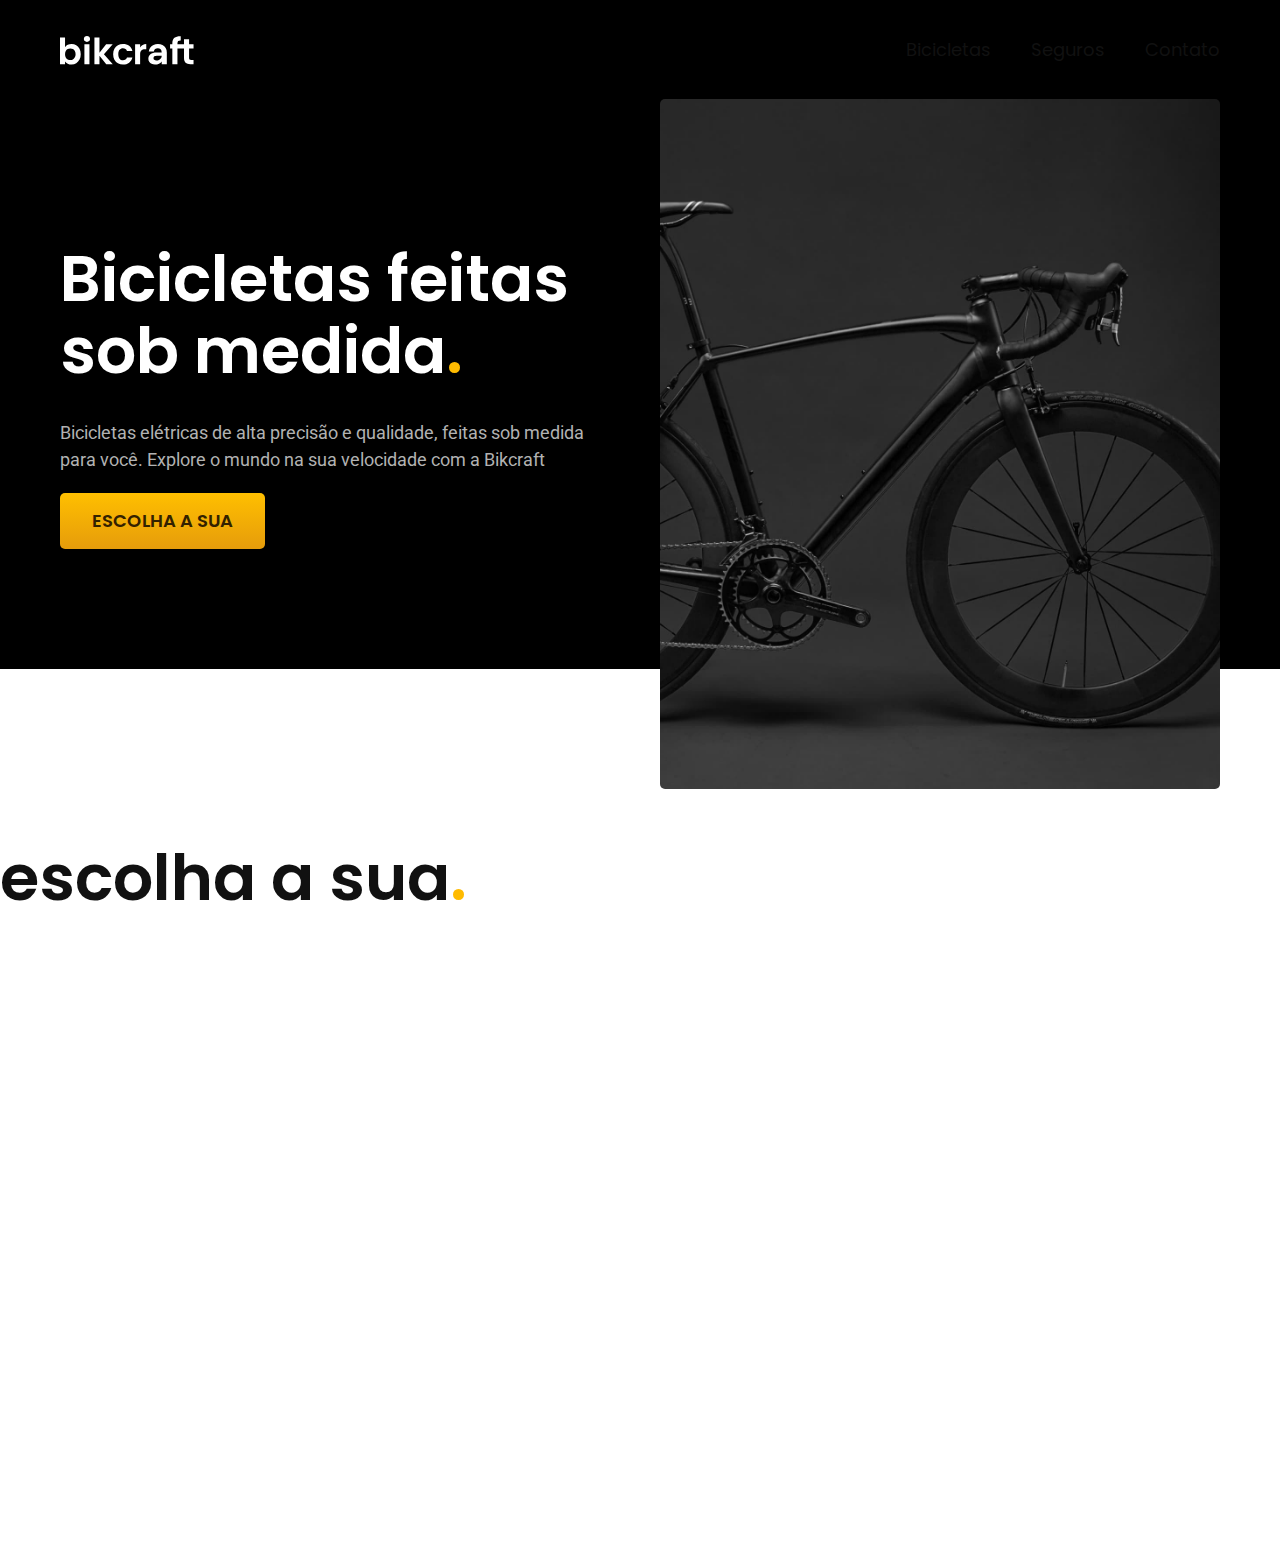
==== index.html @ ea7c5399 "css utilitario" ====
<!DOCTYPE html>
<html lang="pt-br">

<head>
    <meta charset="UTF-8">
    <meta name="viewport" content="width=device-width, initial-scale=1.0">
    <meta http-equiv="X-UA-Compatible" content="IE=edge">
    <title>Bikcraft - Bicicletas Elétricas</title>
    <meta name="description" content="Bicicletas elétricas de alta precisão e qualidade,  feitas sob medida para o cliente. Explore o mundo na sua velocidade com a Bikcraft">
    <link rel="stylesheet" href="./css/style.css">

    <link rel="preconnect" href="https://fonts.googleapis.com">
    <link rel="preconnect" href="https://fonts.gstatic.com" crossorigin>
    <link href="https://fonts.googleapis.com/css2?family=Poppins:wght@400;600&family=Roboto:wght@400;500&display=swap" rel="stylesheet">
</head>

<body>
    <header class="header-bg">
        <div class="header">
            <a href="./">
                <img src="./img/bikcraft-logo.svg" alt="Bikcraft">
            </a>

            <nav aria-label="primaria">
                <ul class="header-menu cor-0">
                    <li><a href="./bicicletas.html">Bicicletas</a></li>
                    <li><a href="./seguros.html">Seguros</a></li>
                    <li><a href="./contato.html">Contato</a></li>
                </ul>
            </nav>
        </div>
    </header>

    <main class="introducao-bg">
        <div class="introducao">
            <div class="introducao-conteudo">
                <h1 class="texto-grande cor-00">Bicicletas feitas sob medida<span class="cor-p1">.</span> </h1>
                <p class="texto-medio cor-05">Bicicletas elétricas de alta precisão e qualidade, feitas sob medida para você. Explore o mundo na sua velocidade com a Bikcraft</p>
                <a class="botao" href="./bicicletas.html">Escolha a sua</a>
            </div>
            <div>
                <img src="./img/fotos/introducao.jpg" alt="Bicicleta elétrica preta">
            </div>
        </div>
    </main>
    <h2 class="texto-grande">escolha a sua<span class="cor-p1">.</span></h2>
</body>

</html>
---- css/style.css ----
@import "./global/global.css";
@import "./utilidades/tipografia.css";  
@import "./global/header.css";
@import "./utilidades/cores.css";

/* Utilidades */
@import "./utilidades/componentes.css";

/* Home */
@import "./home/introducao.css";
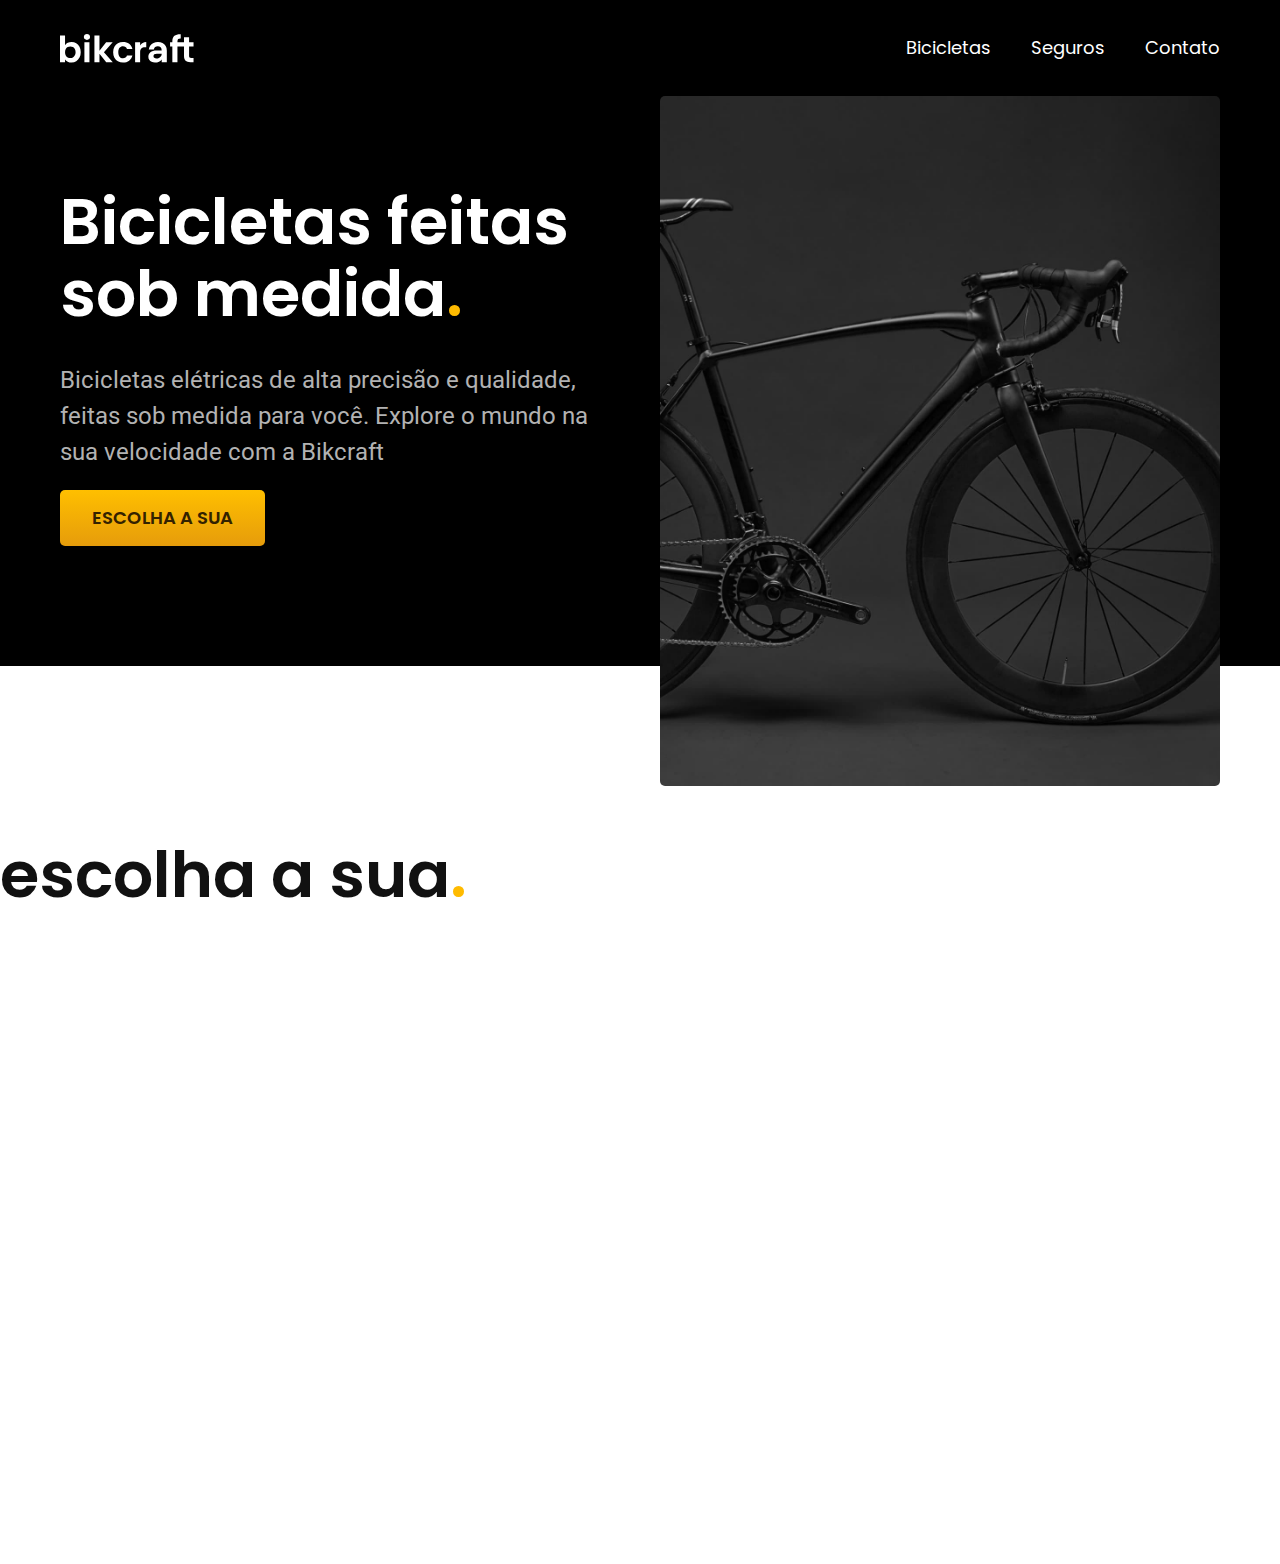
==== commit 55654296: "Tipografia Utilitária" ====
--- a/index.html
+++ b/index.html
@@ -22,7 +22,7 @@
             </a>
 
             <nav aria-label="primaria">
-                <ul class="header-menu cor-0">
+                <ul class="header-menu font-1-m cor-00">
                     <li><a href="./bicicletas.html">Bicicletas</a></li>
                     <li><a href="./seguros.html">Seguros</a></li>
                     <li><a href="./contato.html">Contato</a></li>
@@ -34,8 +34,8 @@
     <main class="introducao-bg">
         <div class="introducao">
             <div class="introducao-conteudo">
-                <h1 class="texto-grande cor-00">Bicicletas feitas sob medida<span class="cor-p1">.</span> </h1>
-                <p class="texto-medio cor-05">Bicicletas elétricas de alta precisão e qualidade, feitas sob medida para você. Explore o mundo na sua velocidade com a Bikcraft</p>
+                <h1 class="font-1-xxl cor-00">Bicicletas feitas sob medida<span class="cor-p1">.</span> </h1>
+                <p class="font-2-l cor-05">Bicicletas elétricas de alta precisão e qualidade, feitas sob medida para você. Explore o mundo na sua velocidade com a Bikcraft</p>
                 <a class="botao" href="./bicicletas.html">Escolha a sua</a>
             </div>
             <div>
@@ -43,7 +43,7 @@
             </div>
         </div>
     </main>
-    <h2 class="texto-grande">escolha a sua<span class="cor-p1">.</span></h2>
+    <h2 class="font-1-xxl">escolha a sua<span class="cor-p1">.</span></h2>
 </body>
 
 </html>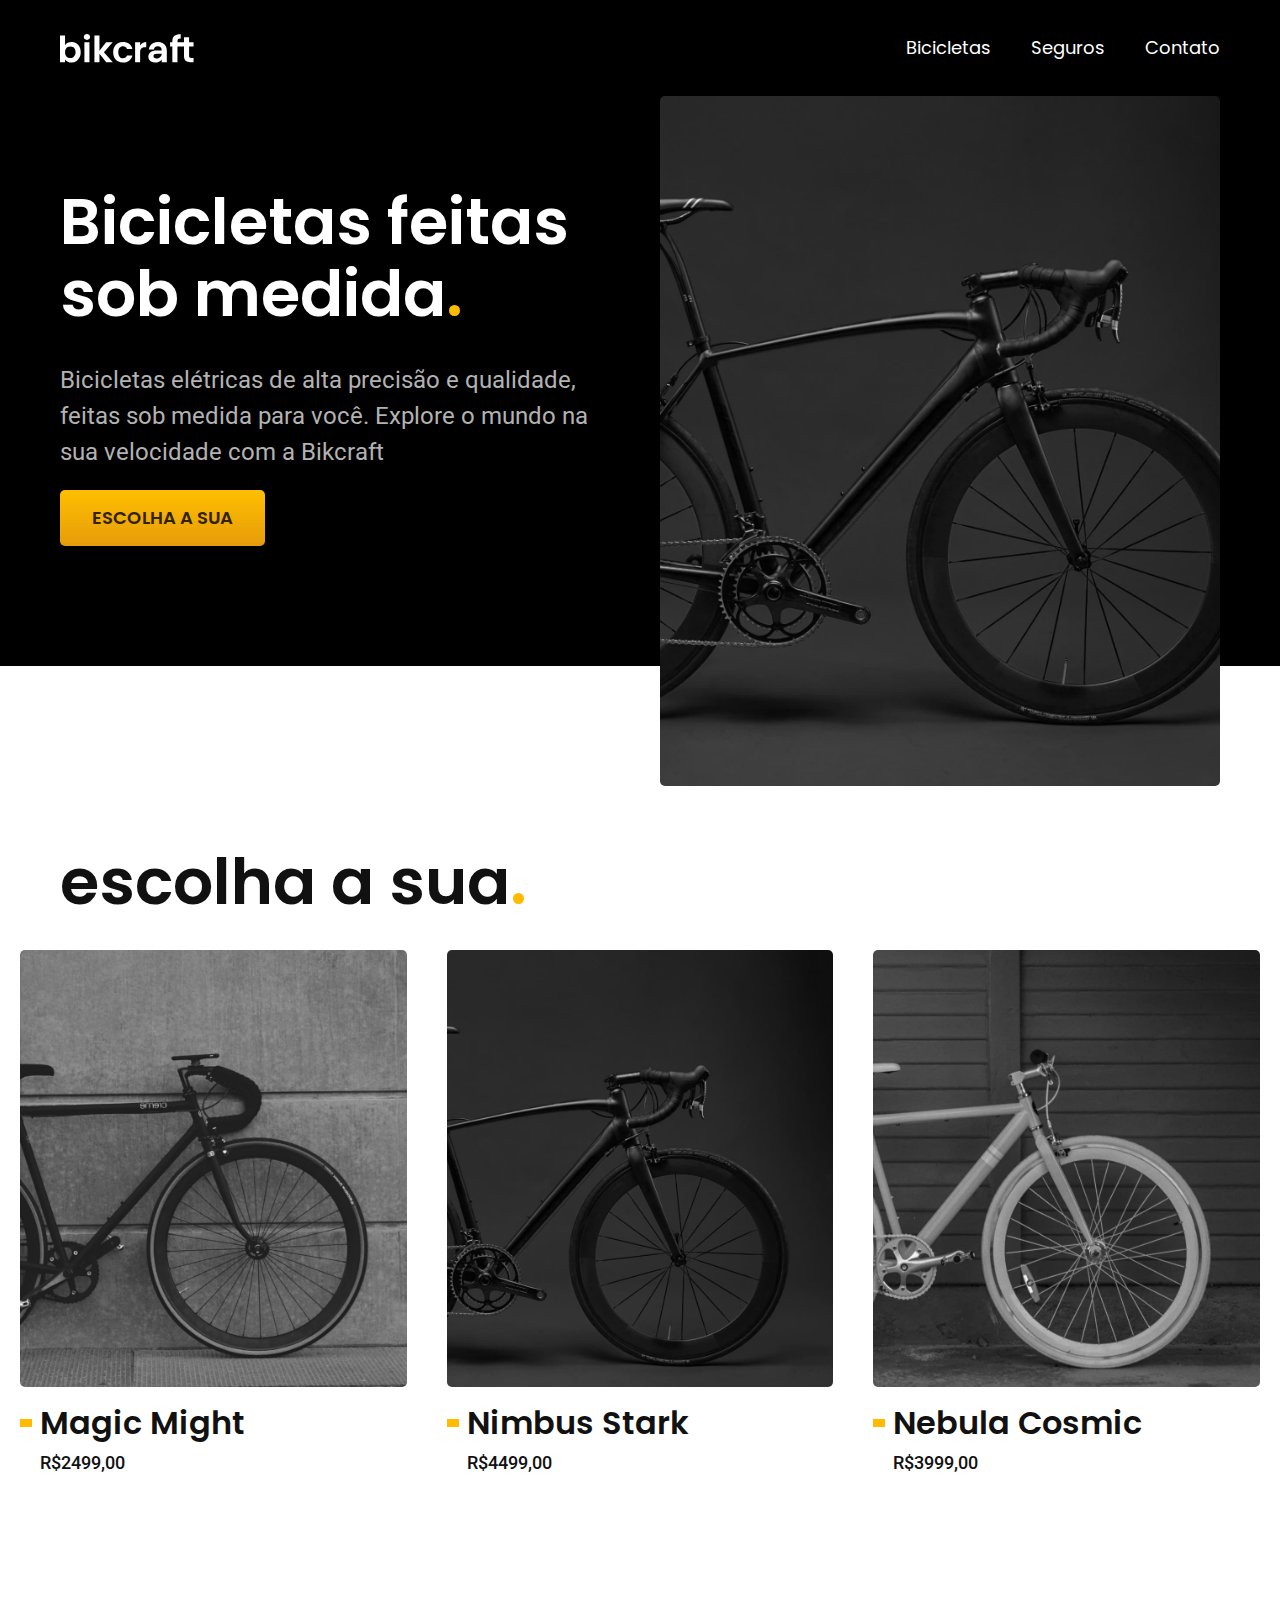
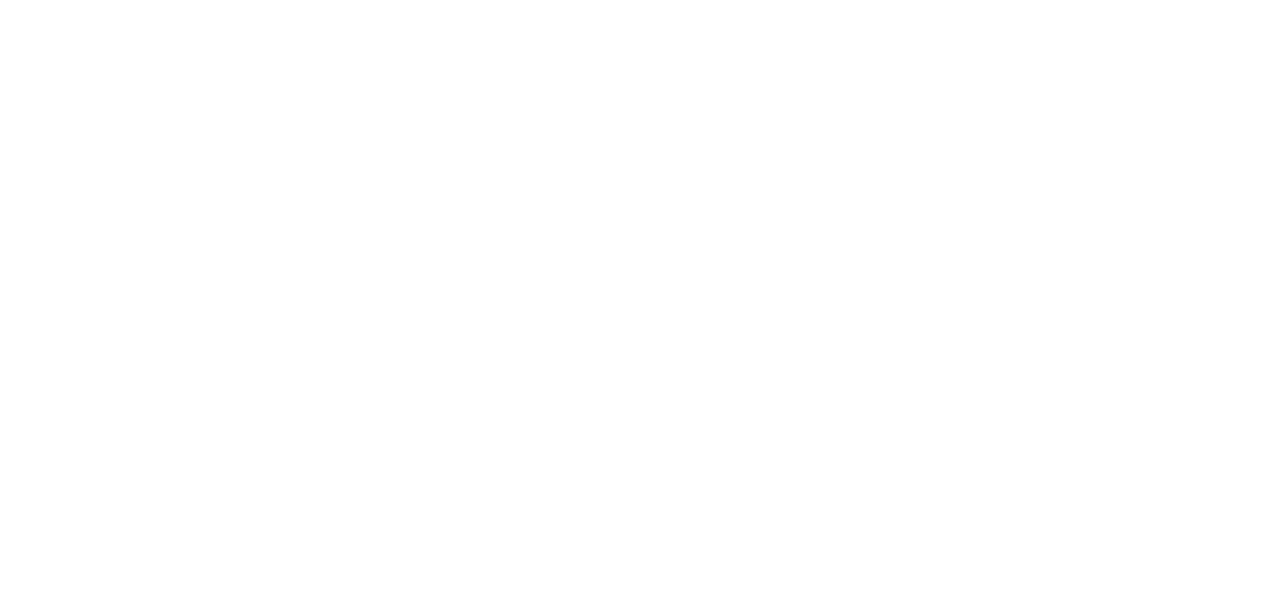
==== commit 8aaf2d1b: "Estrutura da lista de bicicletas" ====
--- a/index.html
+++ b/index.html
@@ -43,7 +43,34 @@
             </div>
         </div>
     </main>
-    <h2 class="font-1-xxl">escolha a sua<span class="cor-p1">.</span></h2>
+
+    <article class="bicicletas-lista">
+        <h2 class="font-1-xxl">escolha a sua<span class="cor-p1">.</span></h2>
+
+        <ul>
+            <li>
+                <a href="./bicicletas/magic.html">
+                    <img src="./img/bicicletas/magic_home.jpg" alt="Bicicleta preta">
+                    <h3 class="font-1-xl">Magic Might</h3>
+                    <span class="font-2-m cor-8">R$2499,00</span>
+                </a>
+            </li>
+            <li>
+                <a href="./bicicletas/nimbus.html">
+                    <img src="./img/bicicletas/nimbus_home.jpg" alt="Bicicleta preta">
+                    <h3 class="font-1-xl">Nimbus Stark</h3>
+                    <span class="font-2-m cor-8">R$4499,00</span>
+                </a>
+            </li>
+            <li>
+                <a href="./bicicletas/nebula.html">
+                    <img src="./img/bicicletas/nebula_home.jpg" alt="Bicicleta preta">
+                    <h3 class="font-1-xl">Nebula Cosmic</h3>
+                    <span class="font-2-m cor-8">R$3999,00</span>
+                </a>
+            </li>
+        </ul>
+    </article>
 </body>
 
 </html>--- a/css/style.css
+++ b/css/style.css
@@ -8,3 +8,6 @@
 
 /* Home */
 @import "./home/introducao.css";
+
+/* Bicicletas */
+@import "./bicicletas/bicicletas-lista.css";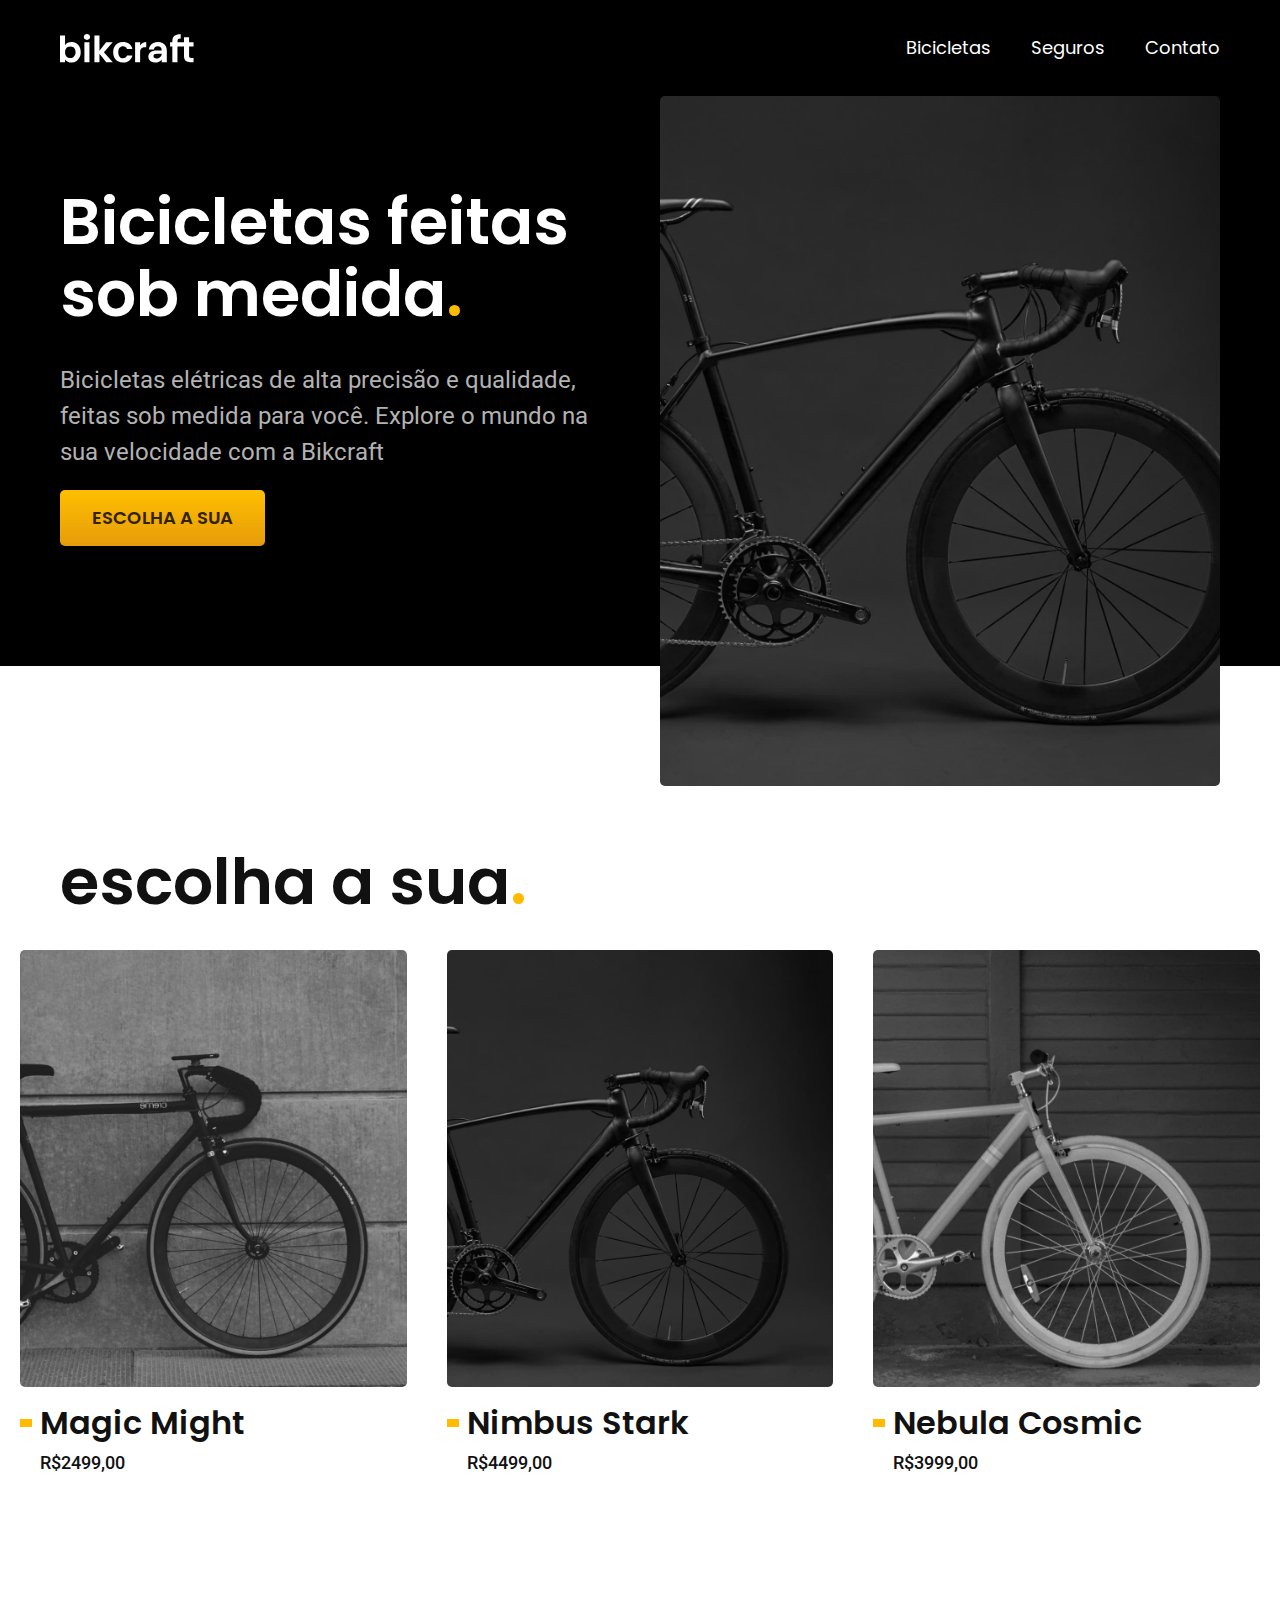
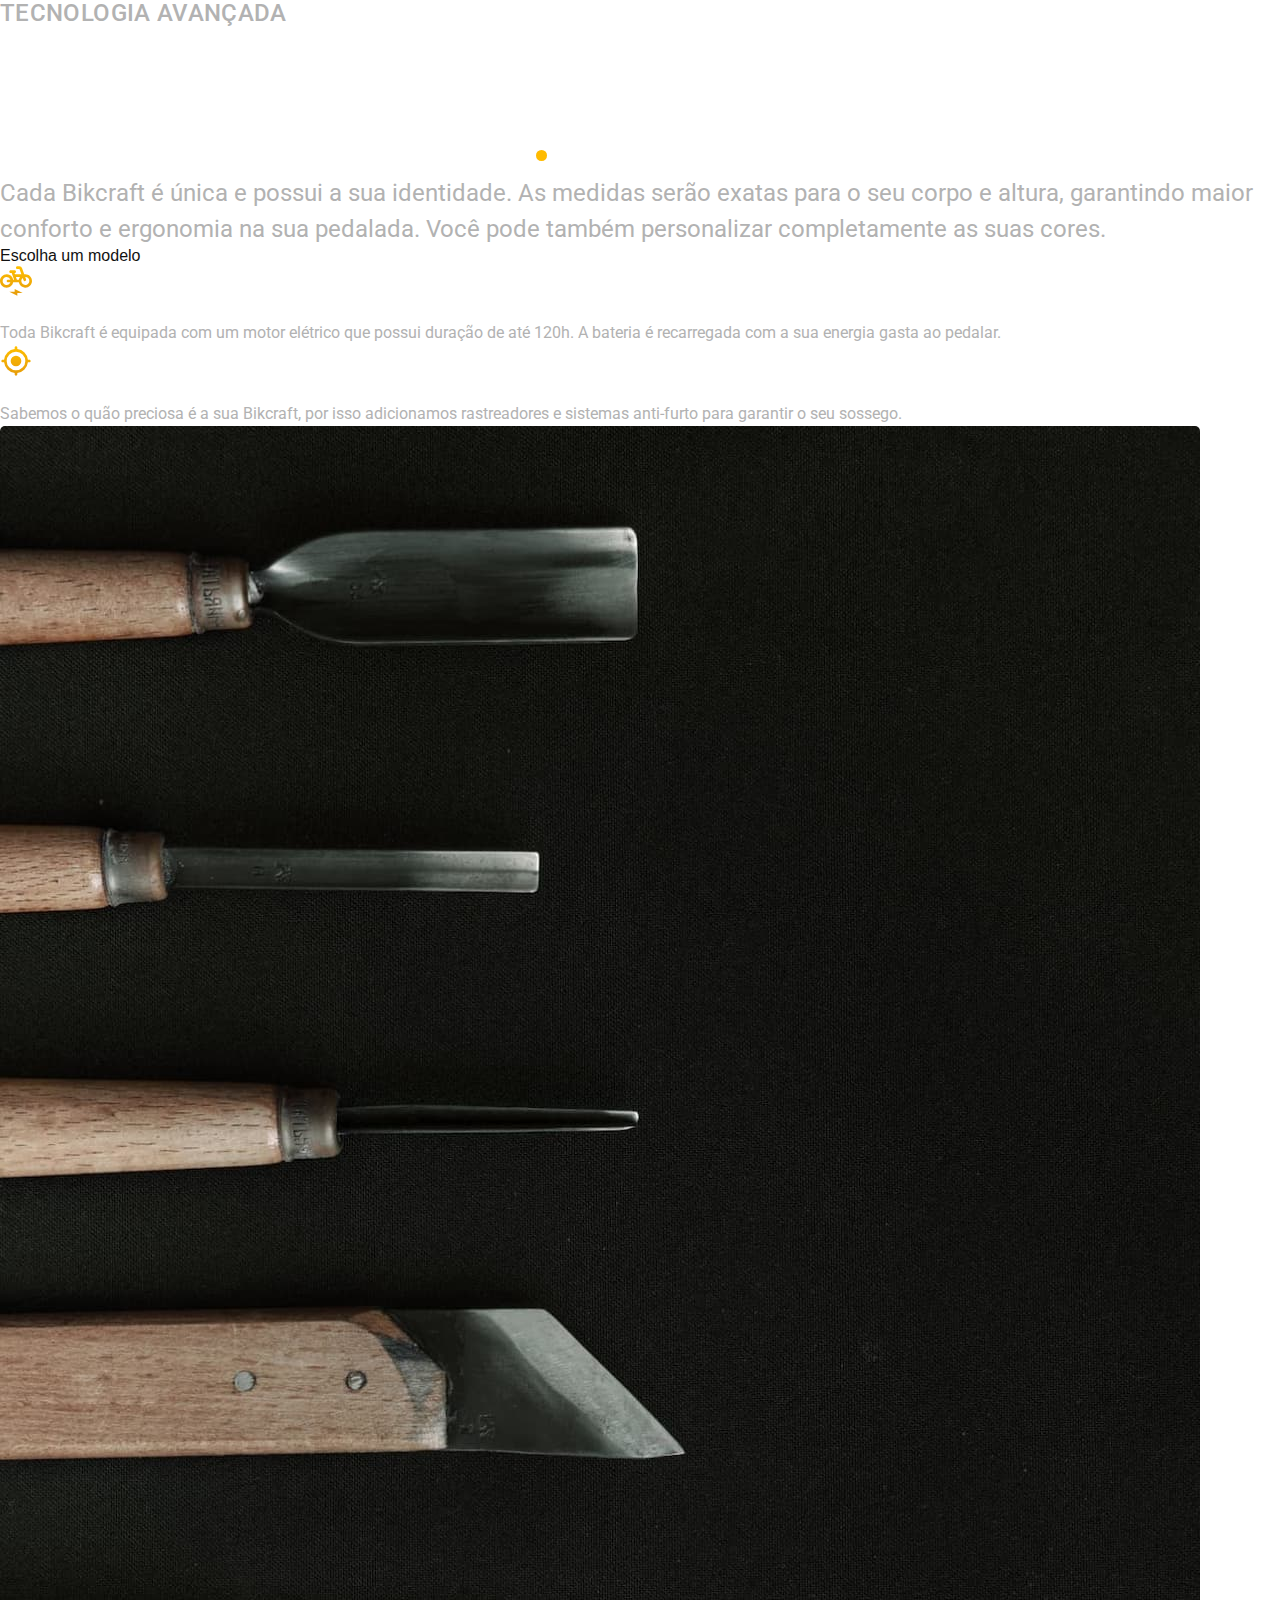
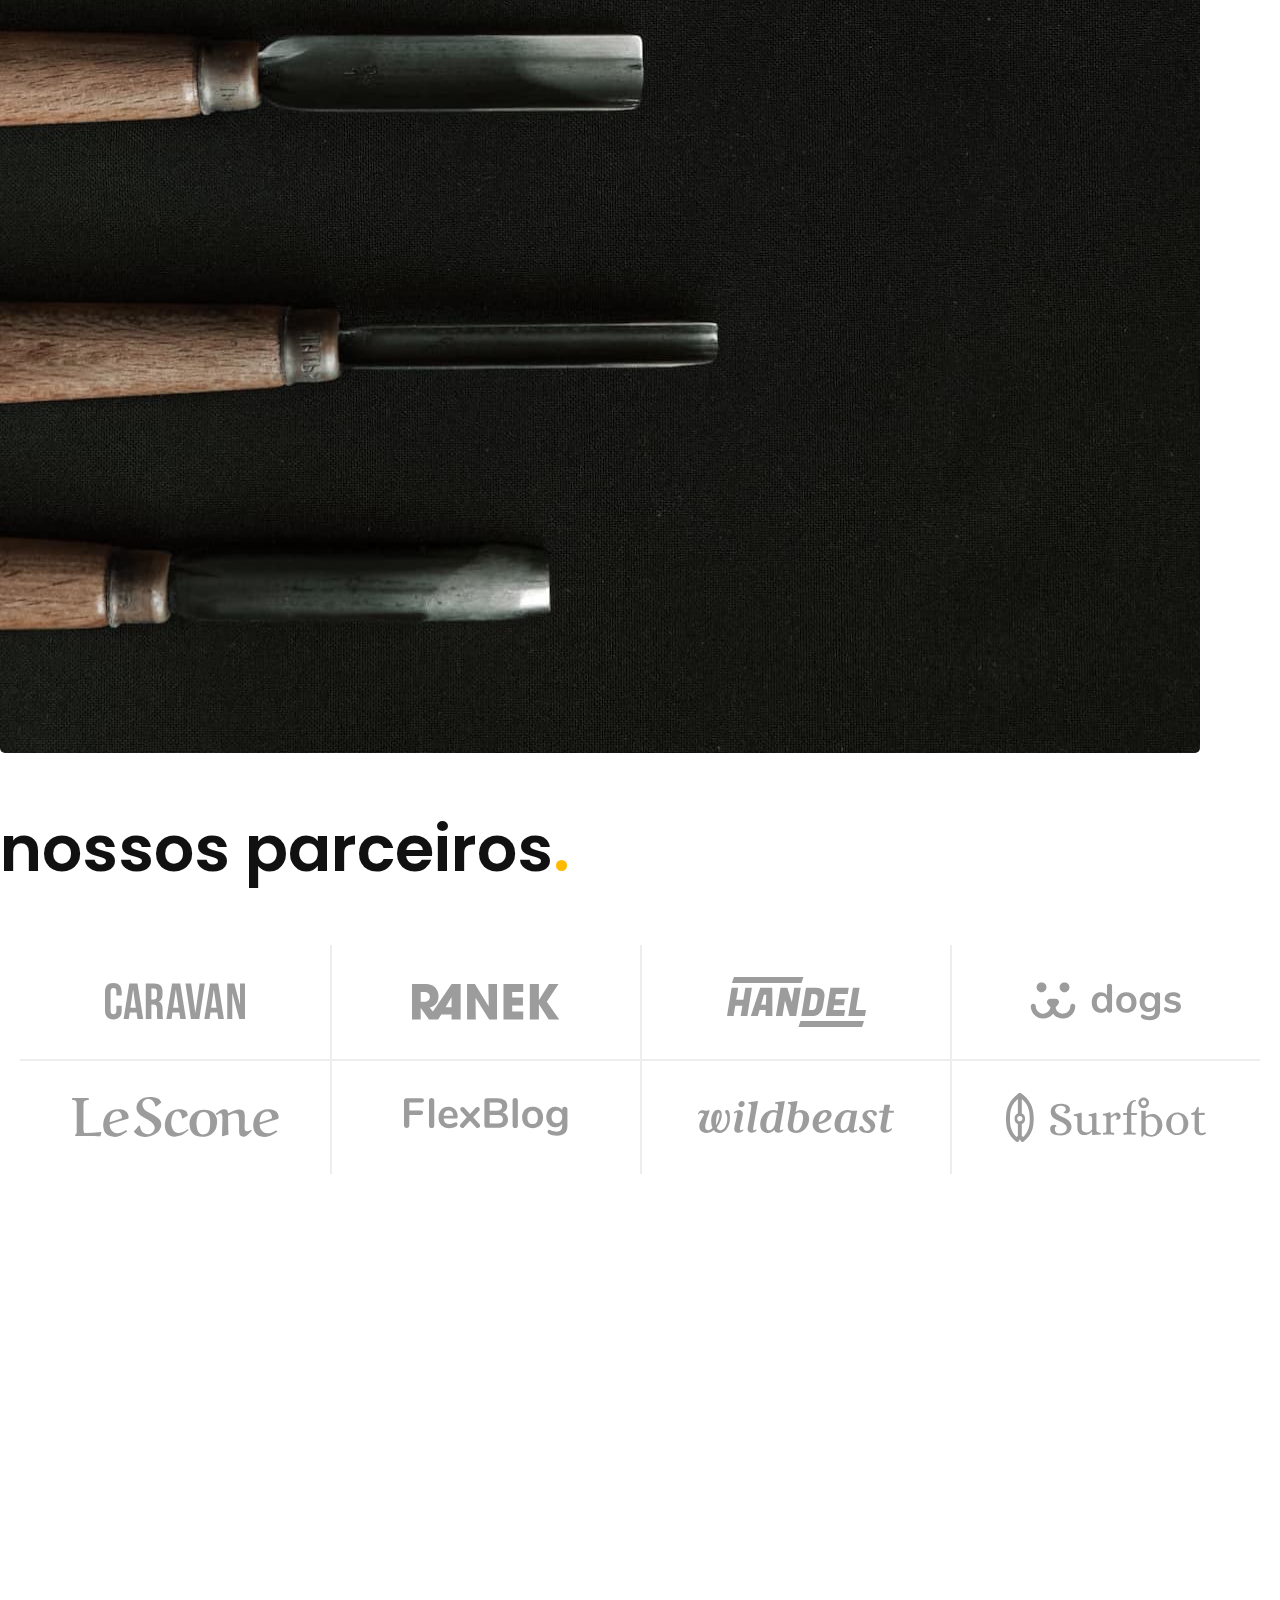
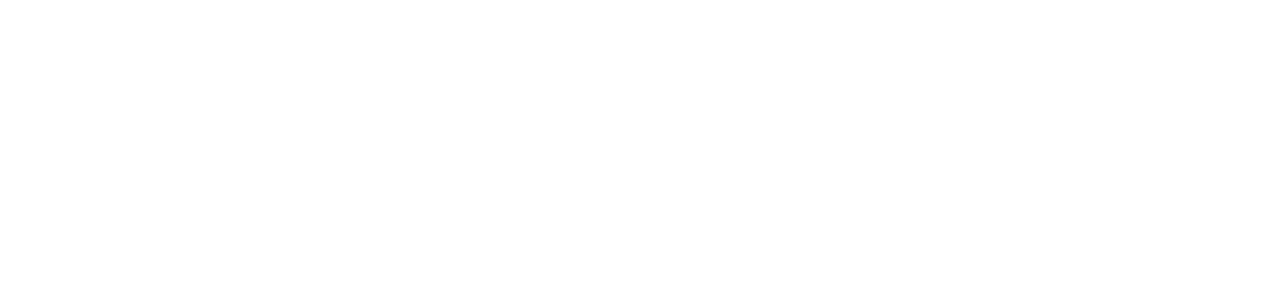
==== commit ceea92bb: "Sessão parceiros" ====
--- a/index.html
+++ b/index.html
@@ -16,7 +16,7 @@
 
 <body>
     <header class="header-bg">
-        <div class="header">
+        <div class="header container">
             <a href="./">
                 <img src="./img/bikcraft-logo.svg" alt="Bikcraft">
             </a>
@@ -32,7 +32,7 @@
     </header>
 
     <main class="introducao-bg">
-        <div class="introducao">
+        <div class="introducao container">
             <div class="introducao-conteudo">
                 <h1 class="font-1-xxl cor-00">Bicicletas feitas sob medida<span class="cor-p1">.</span> </h1>
                 <p class="font-2-l cor-05">Bicicletas elétricas de alta precisão e qualidade, feitas sob medida para você. Explore o mundo na sua velocidade com a Bikcraft</p>
@@ -45,8 +45,7 @@
     </main>
 
     <article class="bicicletas-lista">
-        <h2 class="font-1-xxl">escolha a sua<span class="cor-p1">.</span></h2>
-
+        <h2 class="container font-1-xxl">escolha a sua<span class="cor-p1">.</span></h2>
         <ul>
             <li>
                 <a href="./bicicletas/magic.html">
@@ -71,6 +70,46 @@
             </li>
         </ul>
     </article>
+
+    <article class="tecnologia-bg">
+        <div class="tecnologia container">
+            <div class="tecnologia-conteudo">
+                <span class="font-2-l-b cor-05">Tecnologia Avançada</span>
+                <h2 class="font-1-xxl cor-00">você escolhe as suas cores e compononentes<span class="cor-p1">.</span></h2>
+                <p class="font-2-l cor-05">Cada Bikcraft é única e possui a sua identidade. As medidas serão exatas para o seu corpo e altura, garantindo maior conforto e ergonomia na sua pedalada. Você pode também personalizar completamente as suas cores.</p>
+                <a class="link" href="./bicicletas.html">Escolha um modelo</a>
+                <div class="tecnologia-vantagens">
+                    <div>
+                        <img src="./img/icones/eletrica.svg" alt="">
+                        <h3 class="font-1-m cor-00">Motor Elétrico</h3>
+                        <p class="font-2-s cor-05">Toda Bikcraft é equipada com um motor elétrico que possui duração de até 120h. A bateria é recarregada com a sua energia gasta ao pedalar.</p>
+                    </div>
+                    <div>
+                        <img src="./img/icones/rastreador.svg" alt="">
+                        <h3 class="font-1-m cor-00">Rastreador</h3>
+                        <p class="font-2-s cor-05">Sabemos o quão preciosa é a sua Bikcraft, por isso adicionamos rastreadores e sistemas anti-furto para garantir o seu sossego.</p>
+                    </div>
+                </div>
+            </div>
+            <div class="tecnologia-imagem">
+                <img src="./img/fotos/tecnologia.jpg" alt="Tecnologia">
+            </div>
+        </div>
+    </article>
+
+    <section class="parceiros" aria-label="Nossos Parceiros">
+        <h2 class="container font-1-xxl">nossos parceiros<span class="cor-p1">.</span></h2>
+        <ul>
+            <li><img src="./img/parceiros/caravan.svg" alt="caravan"></li>
+            <li><img src="./img/parceiros/ranek.svg" alt="ranek"></li>
+            <li><img src="./img/parceiros/handel.svg" alt="handel"></li>
+            <li><img src="./img/parceiros/dogs.svg" alt="dogs"></li>
+            <li><img src="./img/parceiros/lescone.svg" alt="lescone"></li>
+            <li><img src="./img/parceiros/flexblog.svg" alt="flexblog"></li>
+            <li><img src="./img/parceiros/wildbeast.svg" alt="wildbeast"></li>
+            <li><img src="./img/parceiros/surfbot.svg" alt="surfbot"></li>
+        </ul>
+    </section>
 </body>
 
 </html>--- a/css/style.css
+++ b/css/style.css
@@ -8,6 +8,8 @@
 
 /* Home */
 @import "./home/introducao.css";
+@import "./home/tecnologia.css";
+@import "./home/parceiros.css";
 
 /* Bicicletas */
 @import "./bicicletas/bicicletas-lista.css";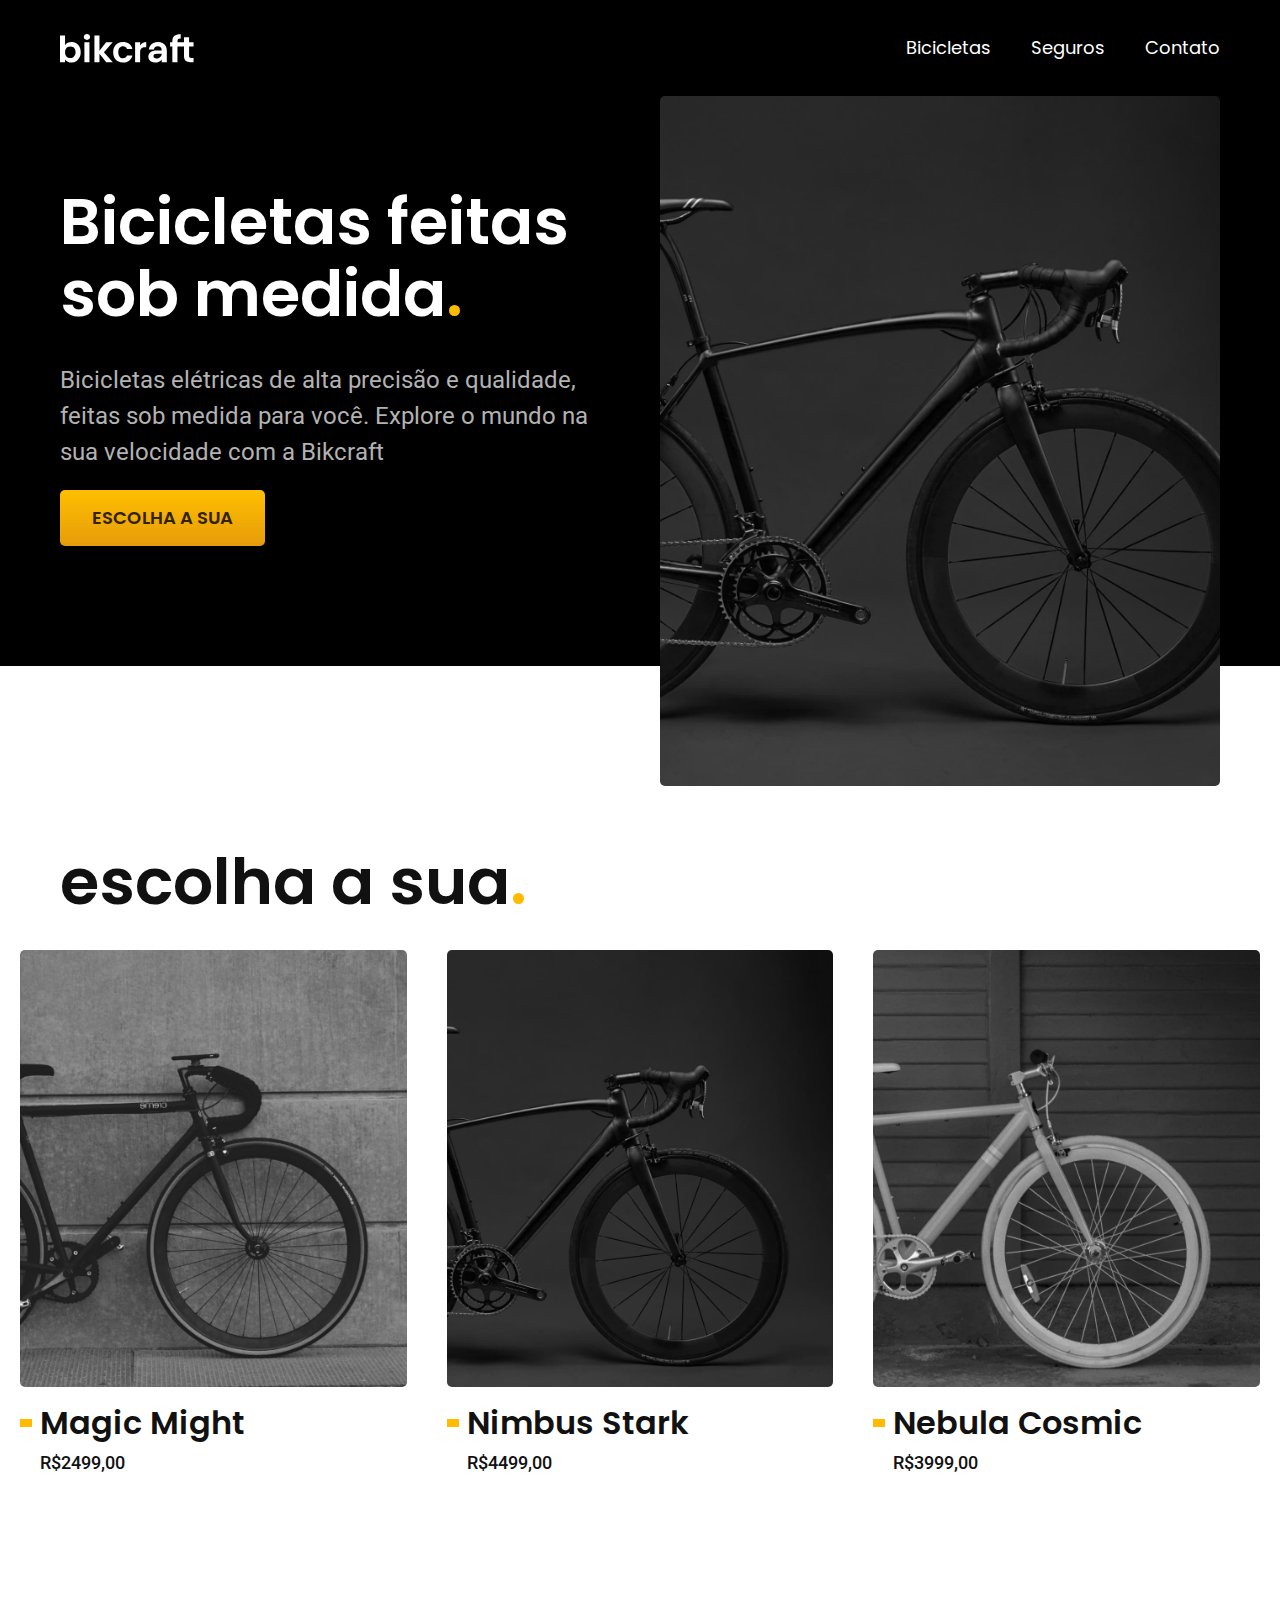
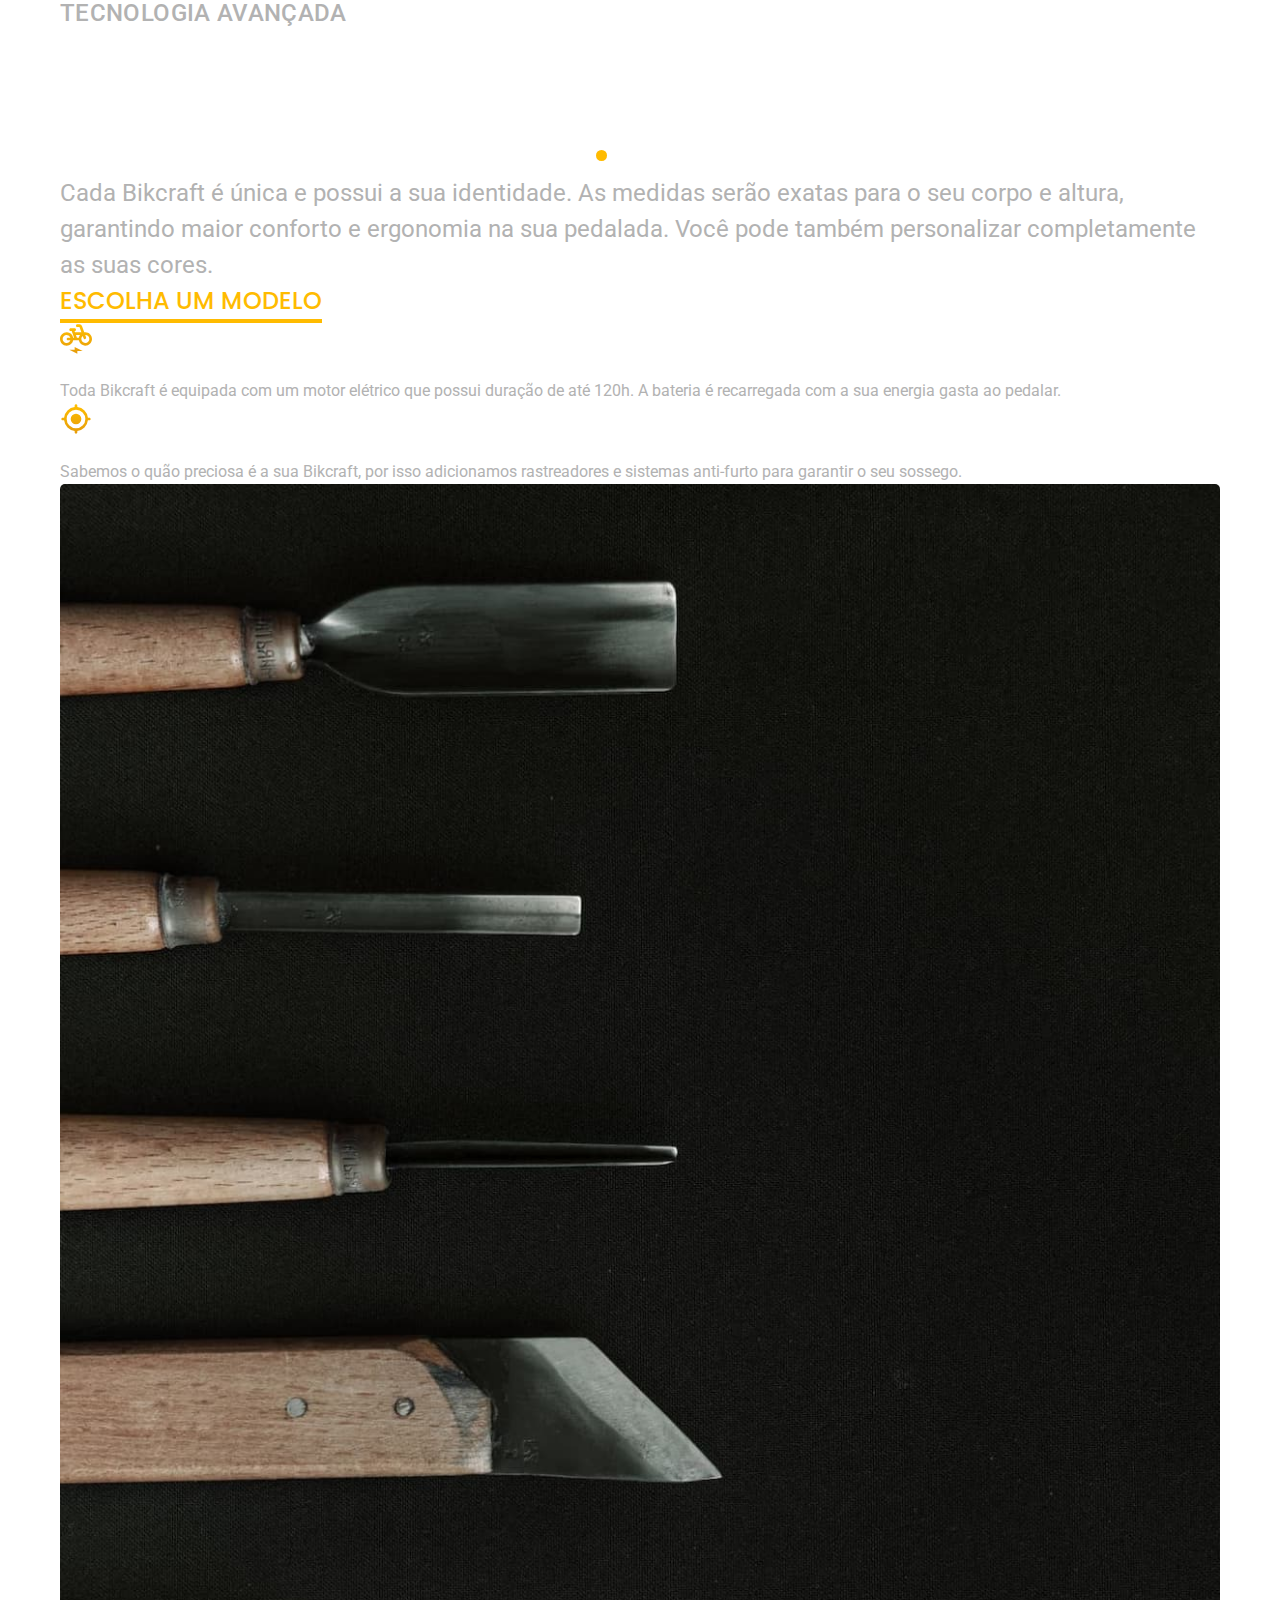
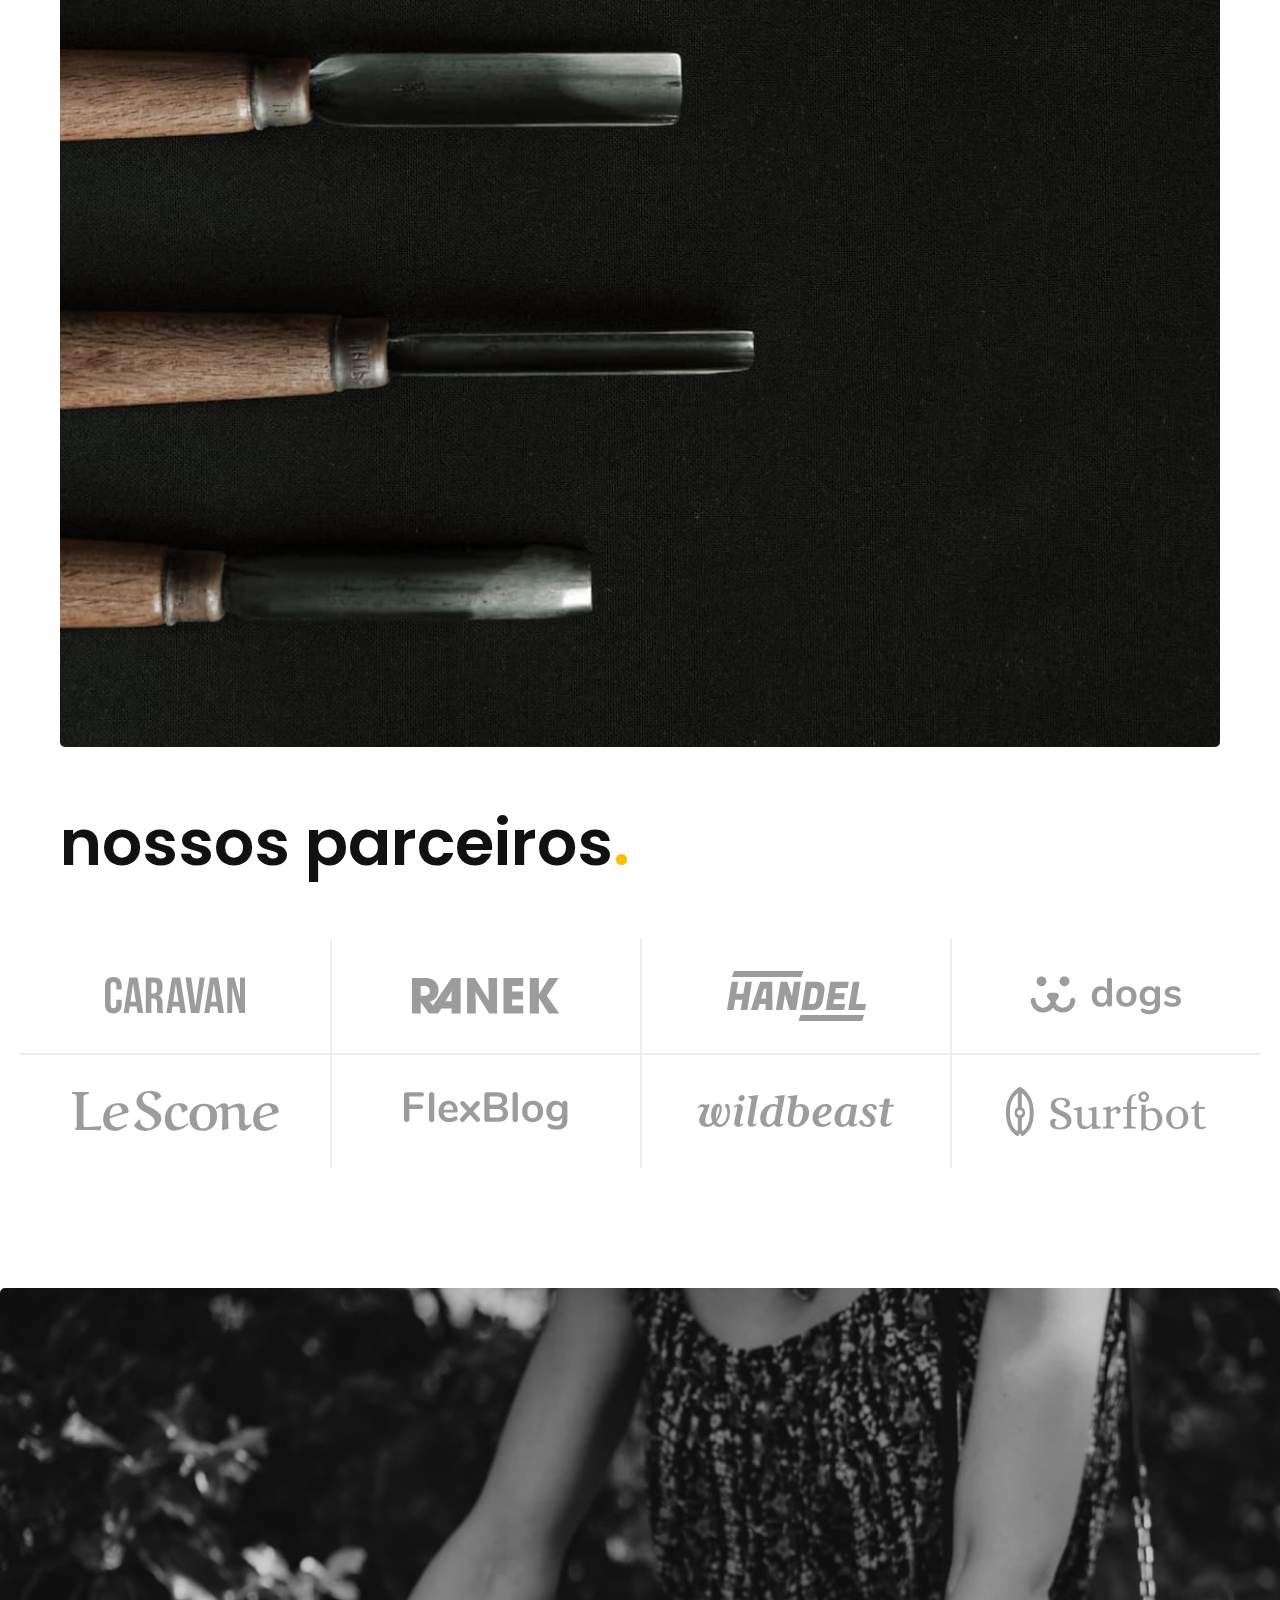
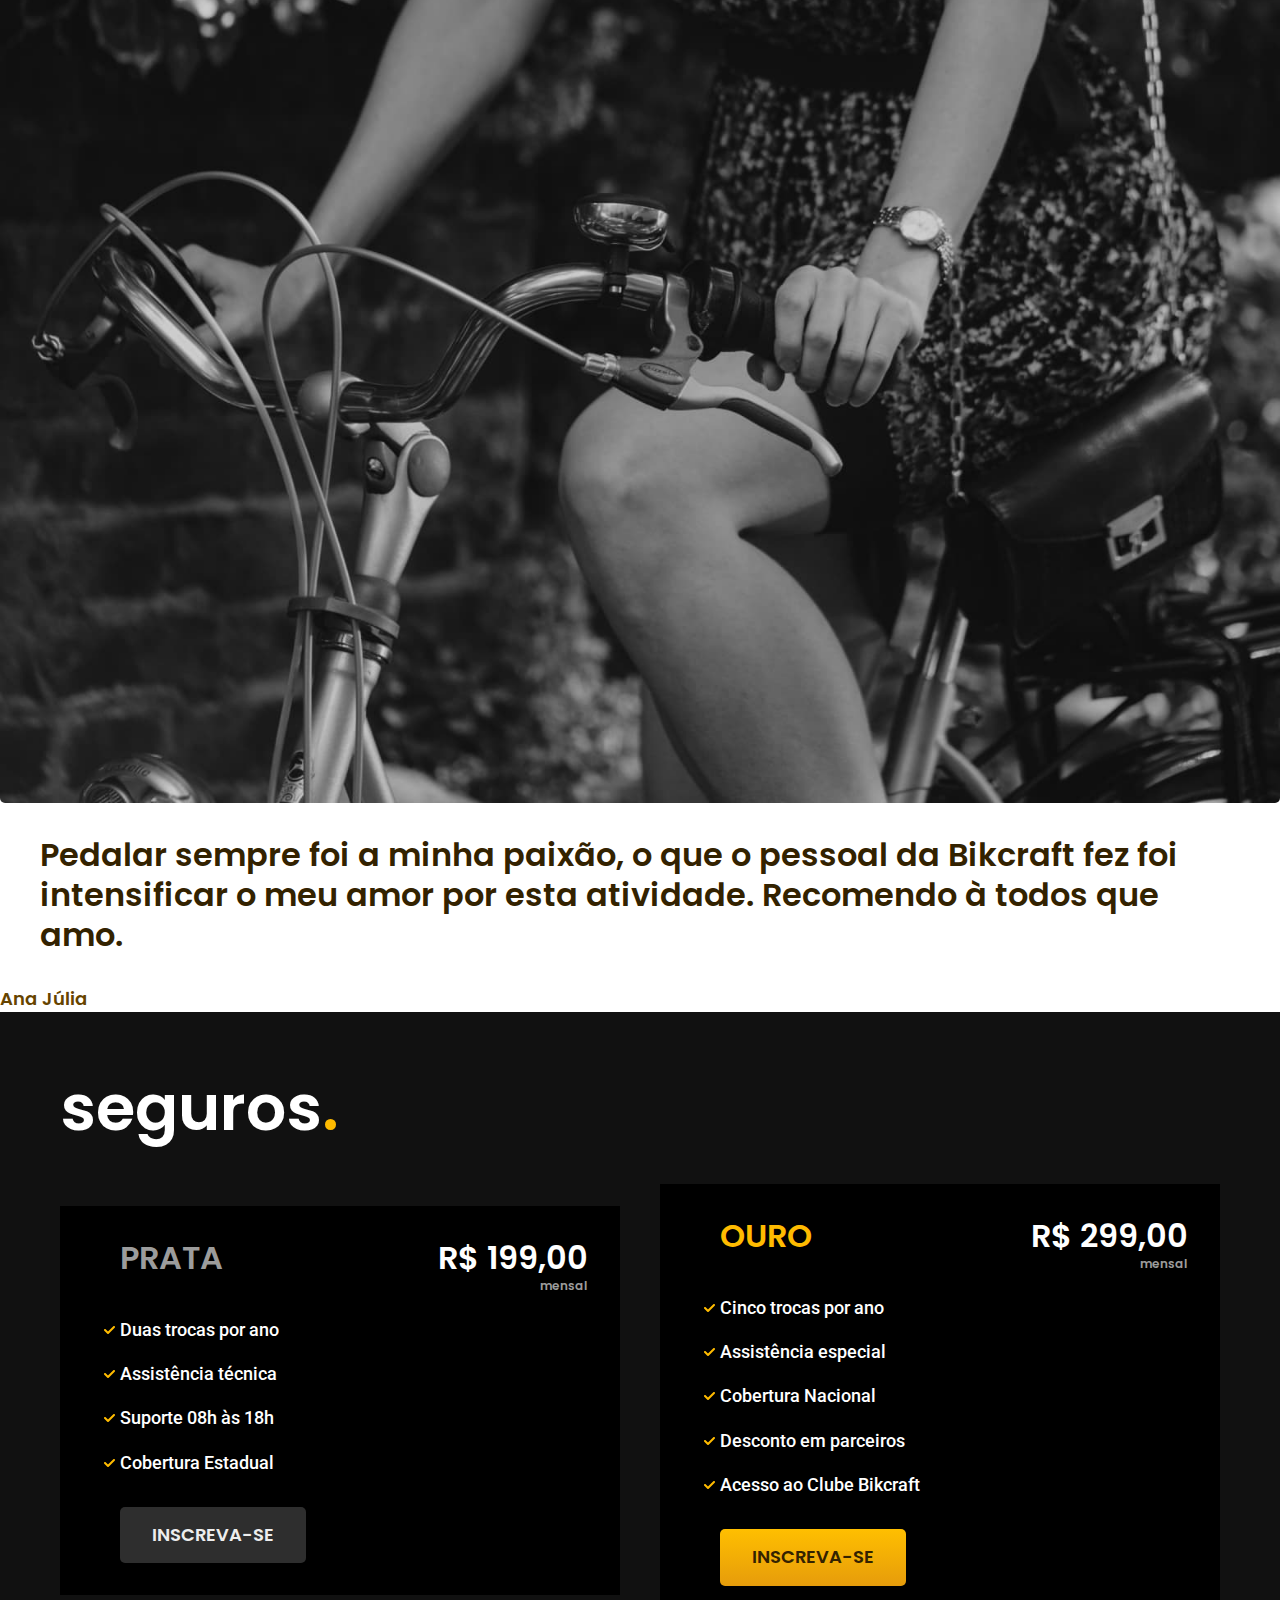
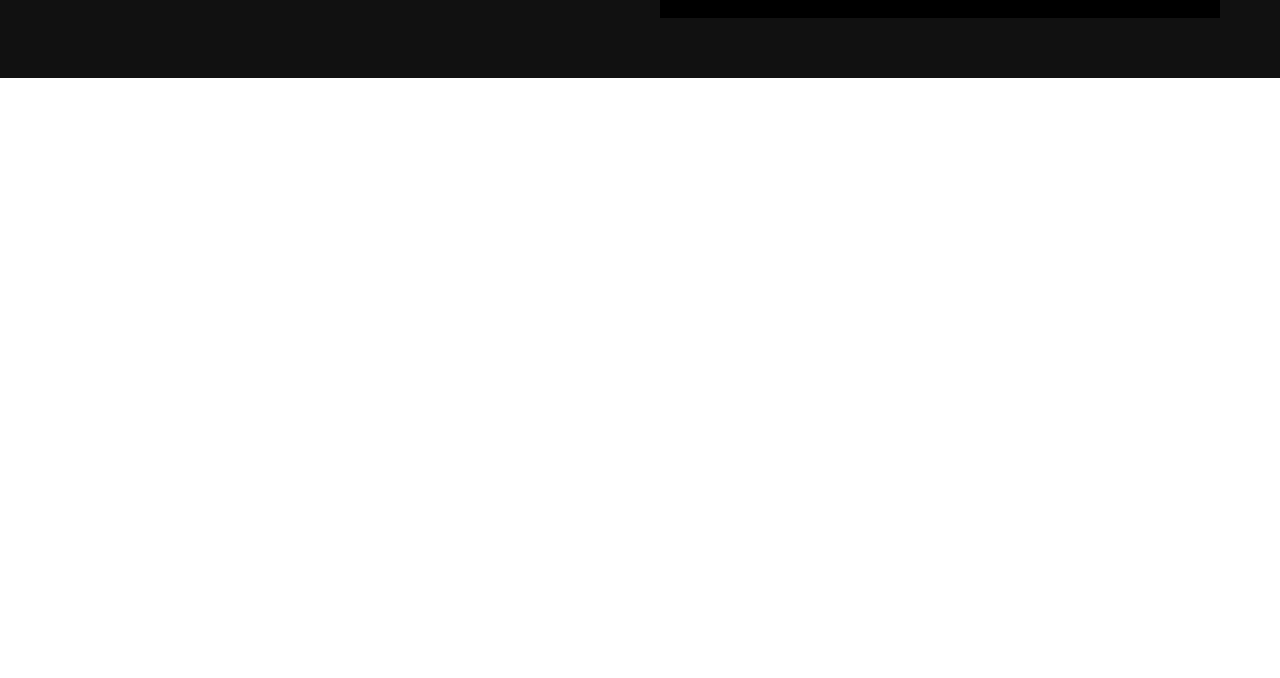
==== commit b0dc6f41: "Seção Seguros" ====
--- a/index.html
+++ b/index.html
@@ -11,7 +11,7 @@
 
     <link rel="preconnect" href="https://fonts.googleapis.com">
     <link rel="preconnect" href="https://fonts.gstatic.com" crossorigin>
-    <link href="https://fonts.googleapis.com/css2?family=Poppins:wght@400;600&family=Roboto:wght@400;500&display=swap" rel="stylesheet">
+    <link href="https://fonts.googleapis.com/css2?family=Poppins:wght@400;600&family=Roboto:wght@400;500&family=Source+Serif+Pro:ital,wght@1,700&display=swap" rel="stylesheet">
 </head>
 
 <body>
@@ -110,6 +110,47 @@
             <li><img src="./img/parceiros/surfbot.svg" alt="surfbot"></li>
         </ul>
     </section>
+
+    <section class="depoimento" aria-label="Depoimento">
+        <div>
+            <img src="./img/fotos/depoimento.jpg" alt="Pessoa pedalando uma bicicleta Bikcraft">
+        </div>
+        <div class="depoimento-conteudo">
+            <blockquote class="font-1-xl cor-p5">
+                <p>Pedalar sempre foi a minha paixão, o que o pessoal da Bikcraft fez foi intensificar o meu amor por esta atividade. Recomendo à todos que amo.</p>
+            </blockquote>
+            <span class="font-1-m-b cor-p4">Ana Júlia</span>
+        </div>
+    </section>
+
+    <article class="seguros-bg">
+        <div class="seguros container">
+            <h2 class="font-1-xxl cor-00">seguros<span class="cor-p1">.</span></h2>
+            <div class="seguros-item">
+                <h3 class="font-1-xl cor-06">PRATA</h3>
+                <span class="font-1-xl cor-00">R$ 199,00 <span class="font-1-xs cor-06">mensal</span> </span>
+                <ul class="font-2-m cor-00">
+                    <li>Duas trocas por ano</li>
+                    <li>Assistência técnica</li>
+                    <li>Suporte 08h às 18h</li>
+                    <li>Cobertura Estadual</li>
+                </ul>
+                <a class="botao secundario" href="./orcamento.html">Inscreva-se</a>
+            </div>
+            <div class="seguros-item">
+                <h3 class="font-1-xl cor-p1">OURO</h3>
+                <span class="font-1-xl cor-00">R$ 299,00 <span class="font-1-xs cor-06">mensal</span> </span>
+                <ul class="font-2-m cor-00">
+                    <li>Cinco trocas por ano</li>
+                    <li>Assistência especial</li>
+                    <li>Cobertura Nacional</li>
+                    <li>Desconto em parceiros</li>
+                    <li>Acesso ao Clube Bikcraft</li>
+                </ul>
+                <a class="botao" href="./orcamento.html">Inscreva-se</a>
+            </div>
+        </div>
+    </article>
 </body>
 
 </html>--- a/css/style.css
+++ b/css/style.css
@@ -10,6 +10,10 @@
 @import "./home/introducao.css";
 @import "./home/tecnologia.css";
 @import "./home/parceiros.css";
+@import "./home/depoimento.css";
 
 /* Bicicletas */
-@import "./bicicletas/bicicletas-lista.css";+@import "./bicicletas/bicicletas-lista.css";
+
+/* Seguros */
+@import "./seguros/seguros.css";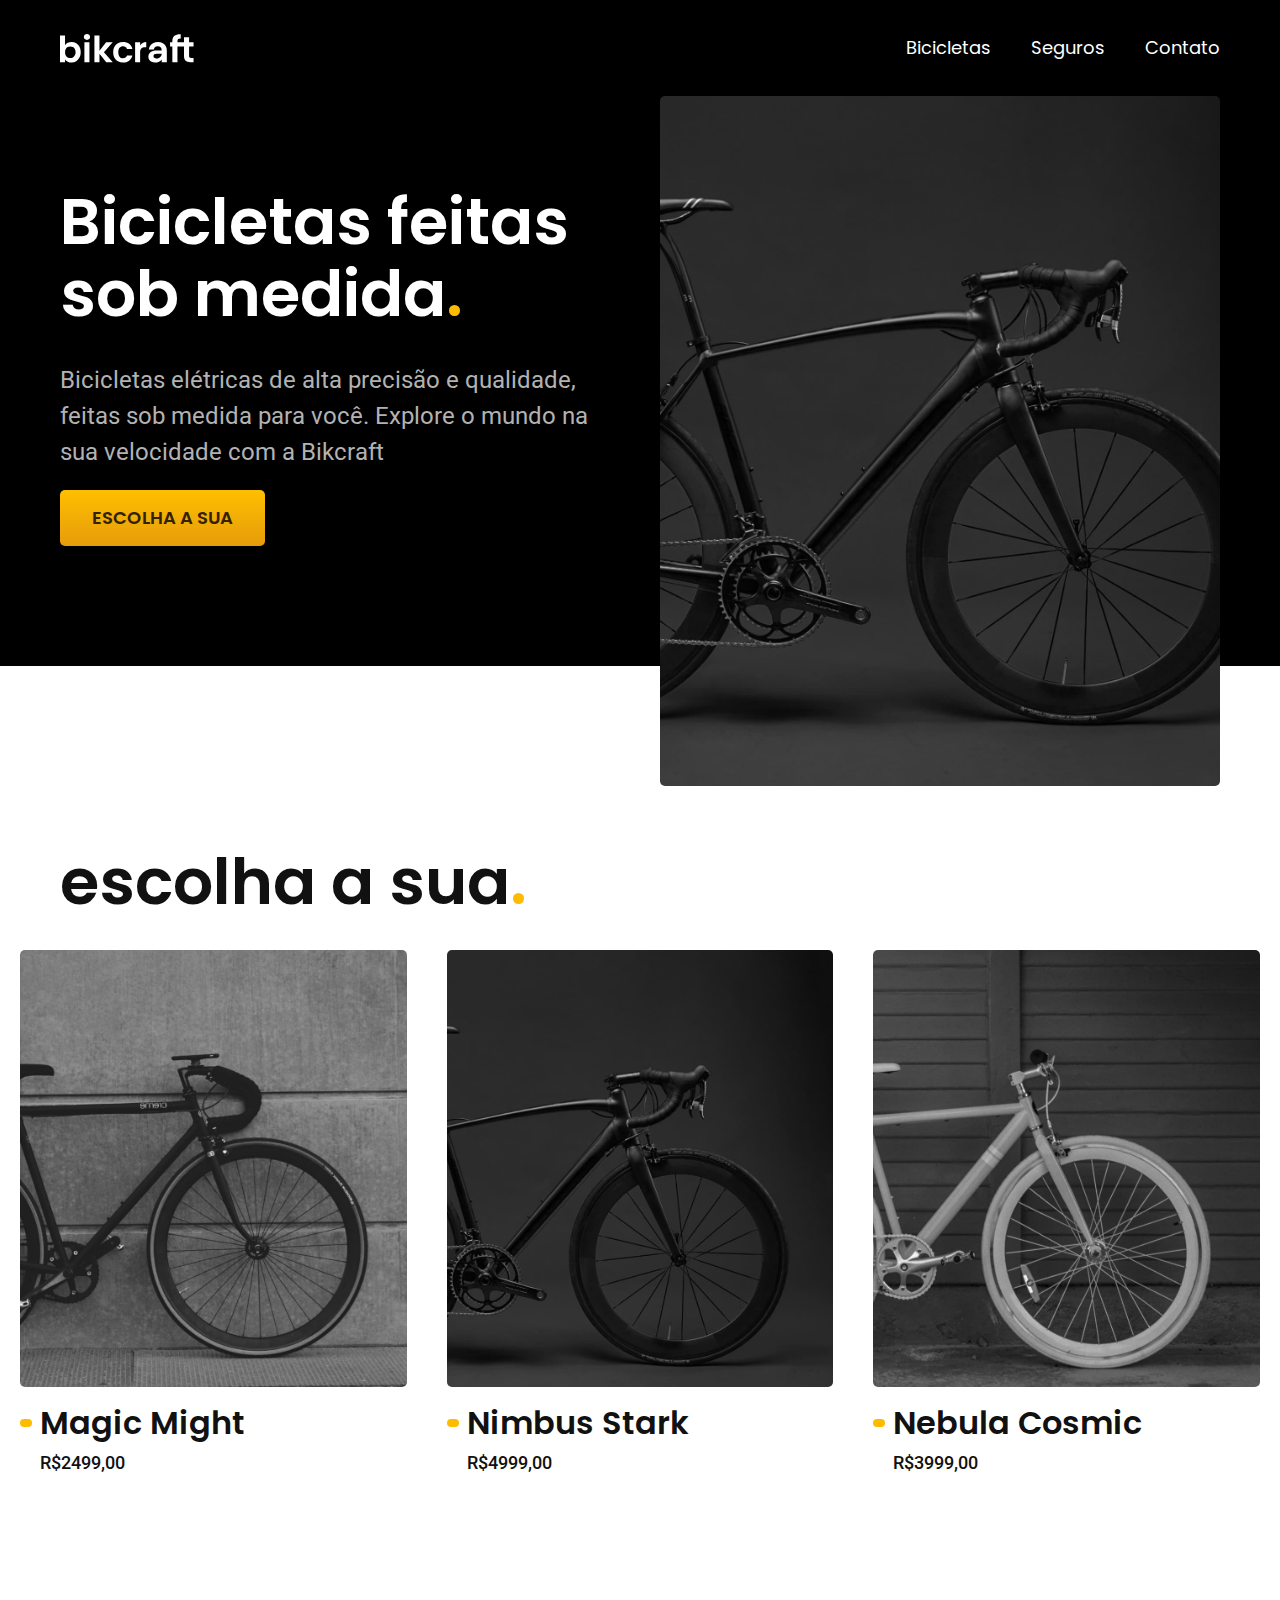
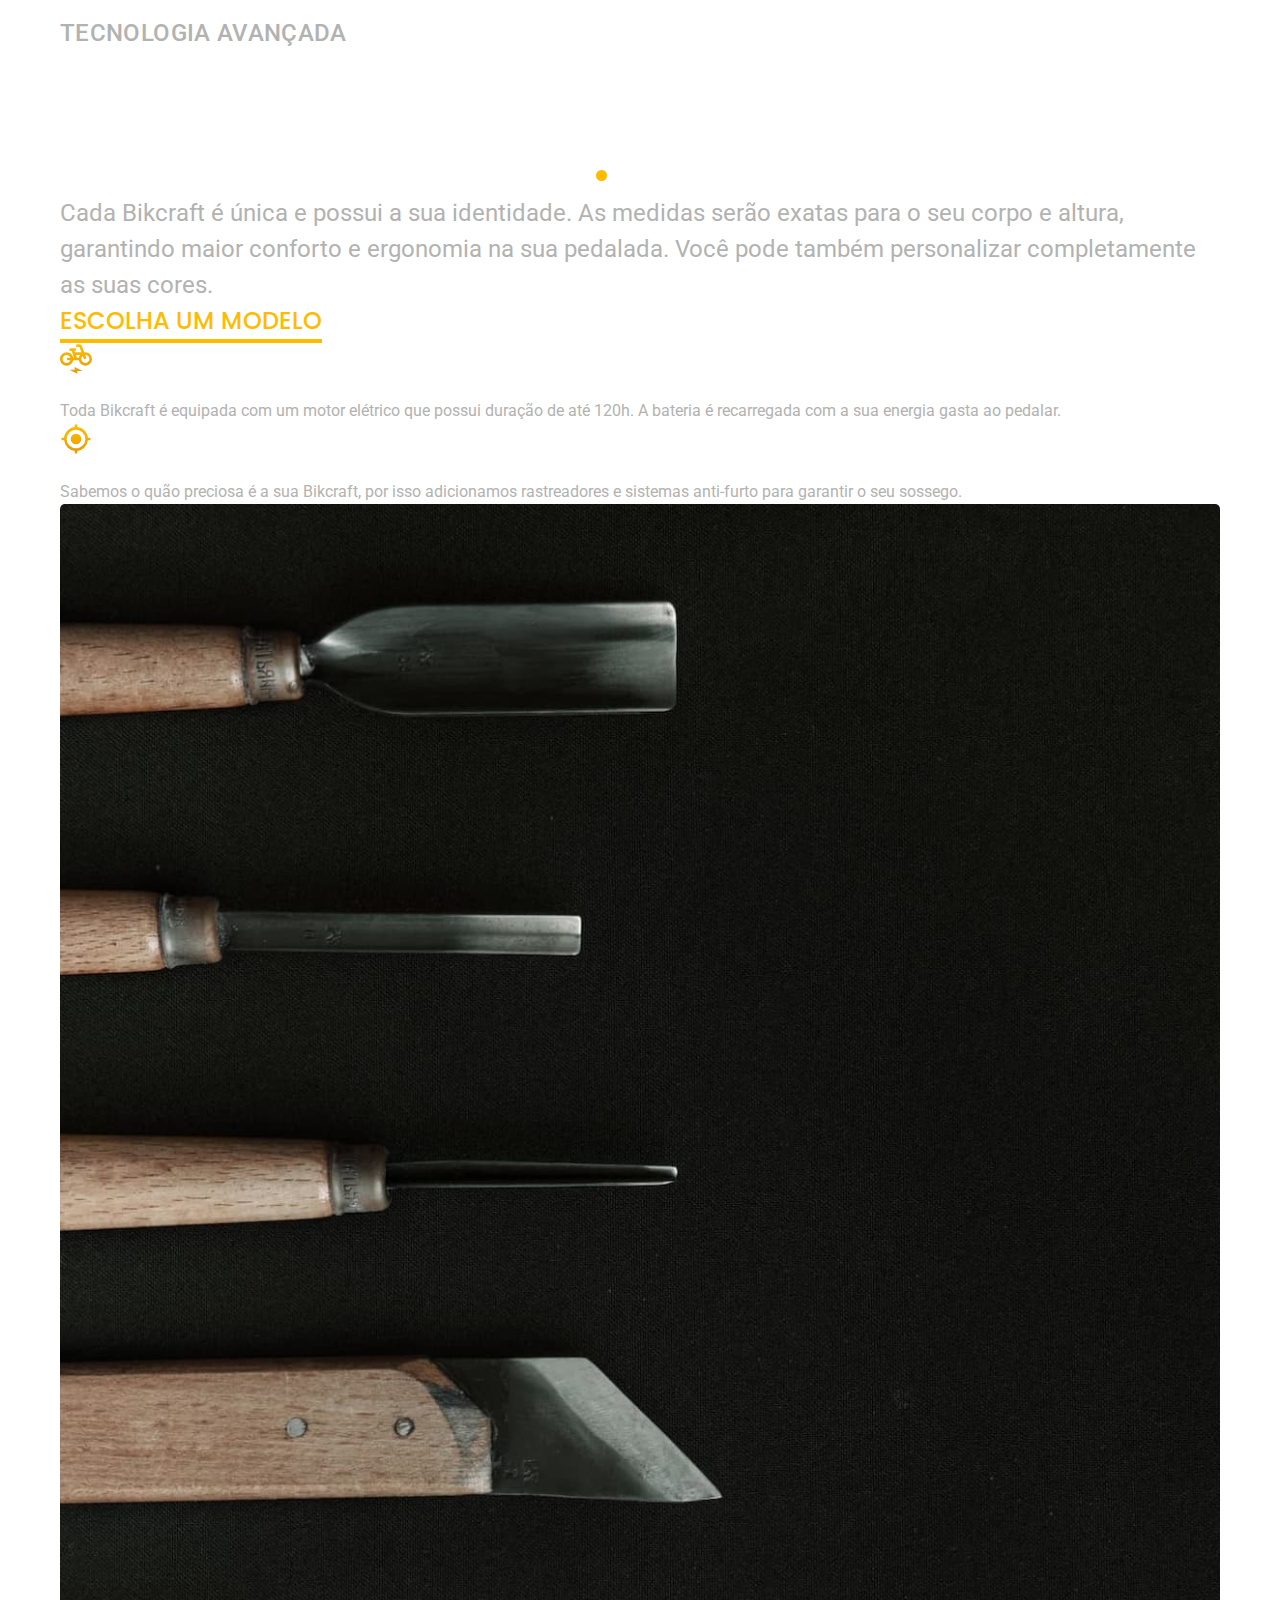
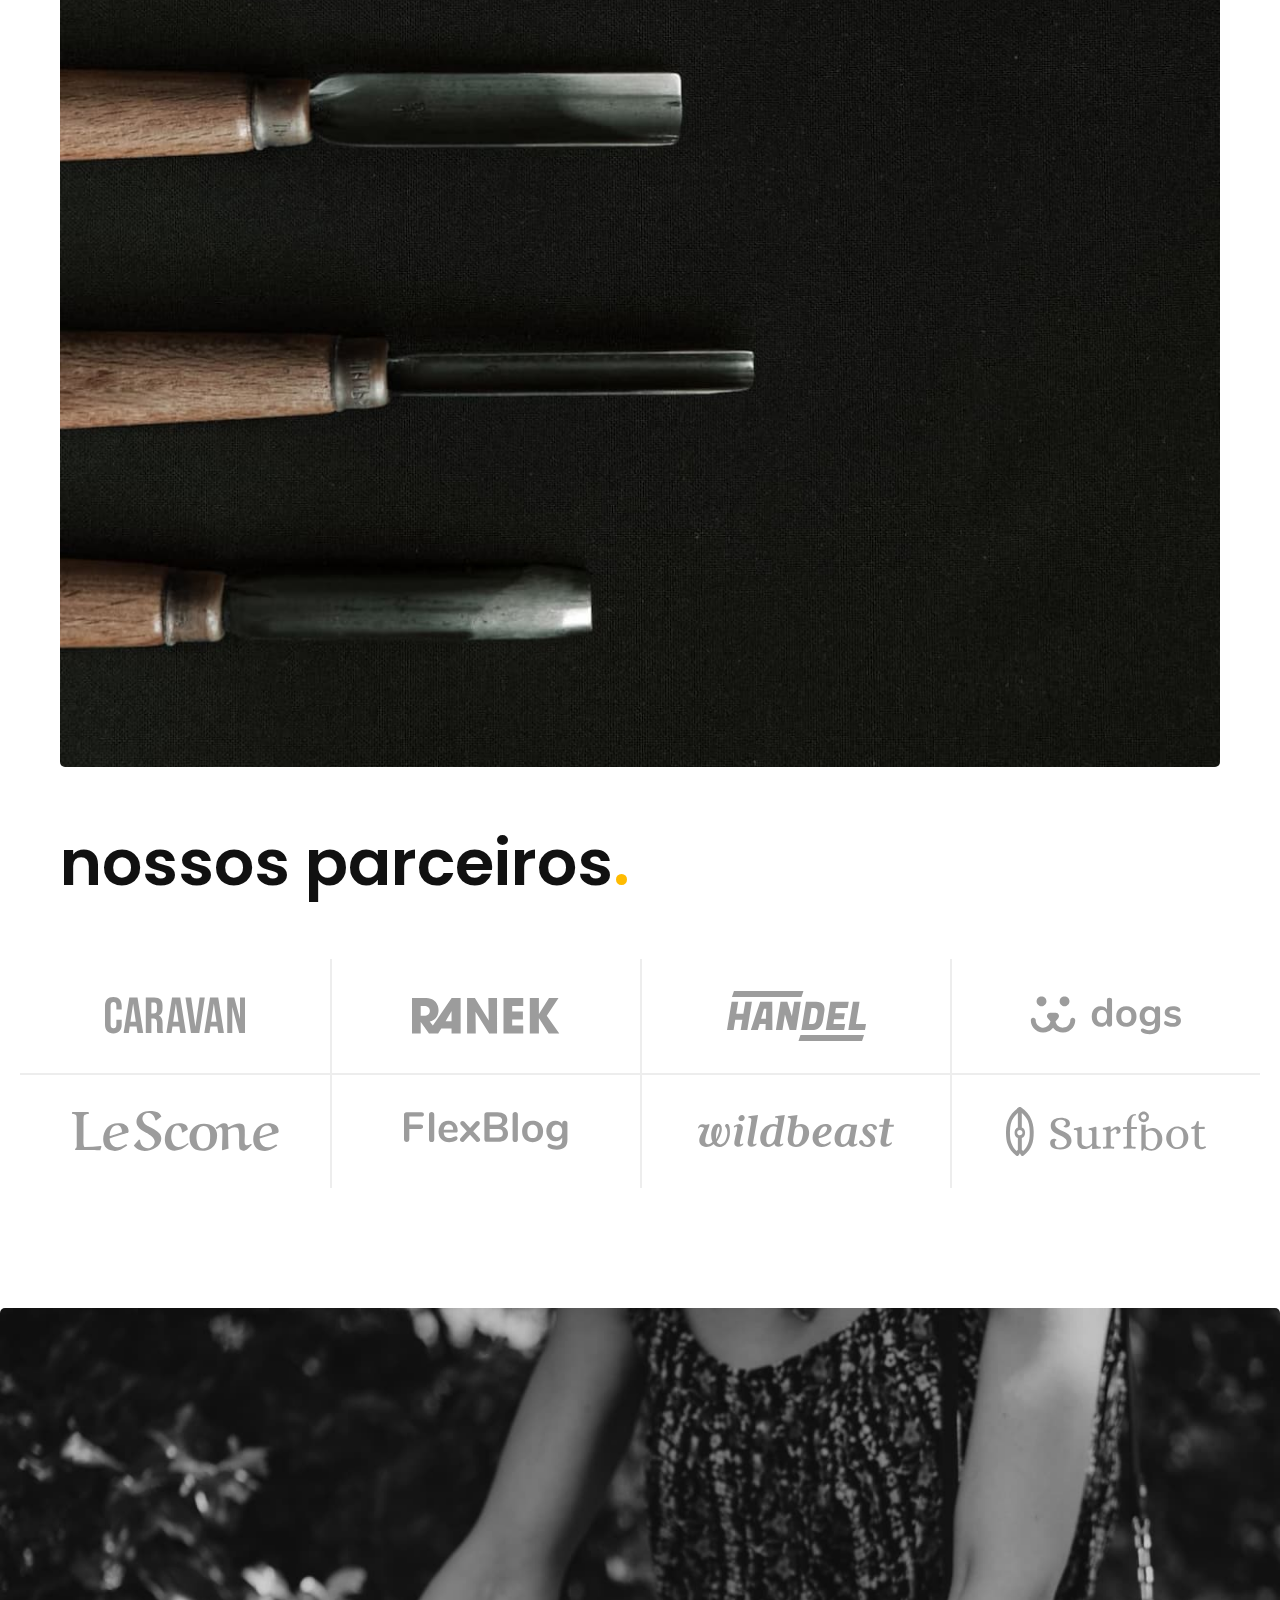
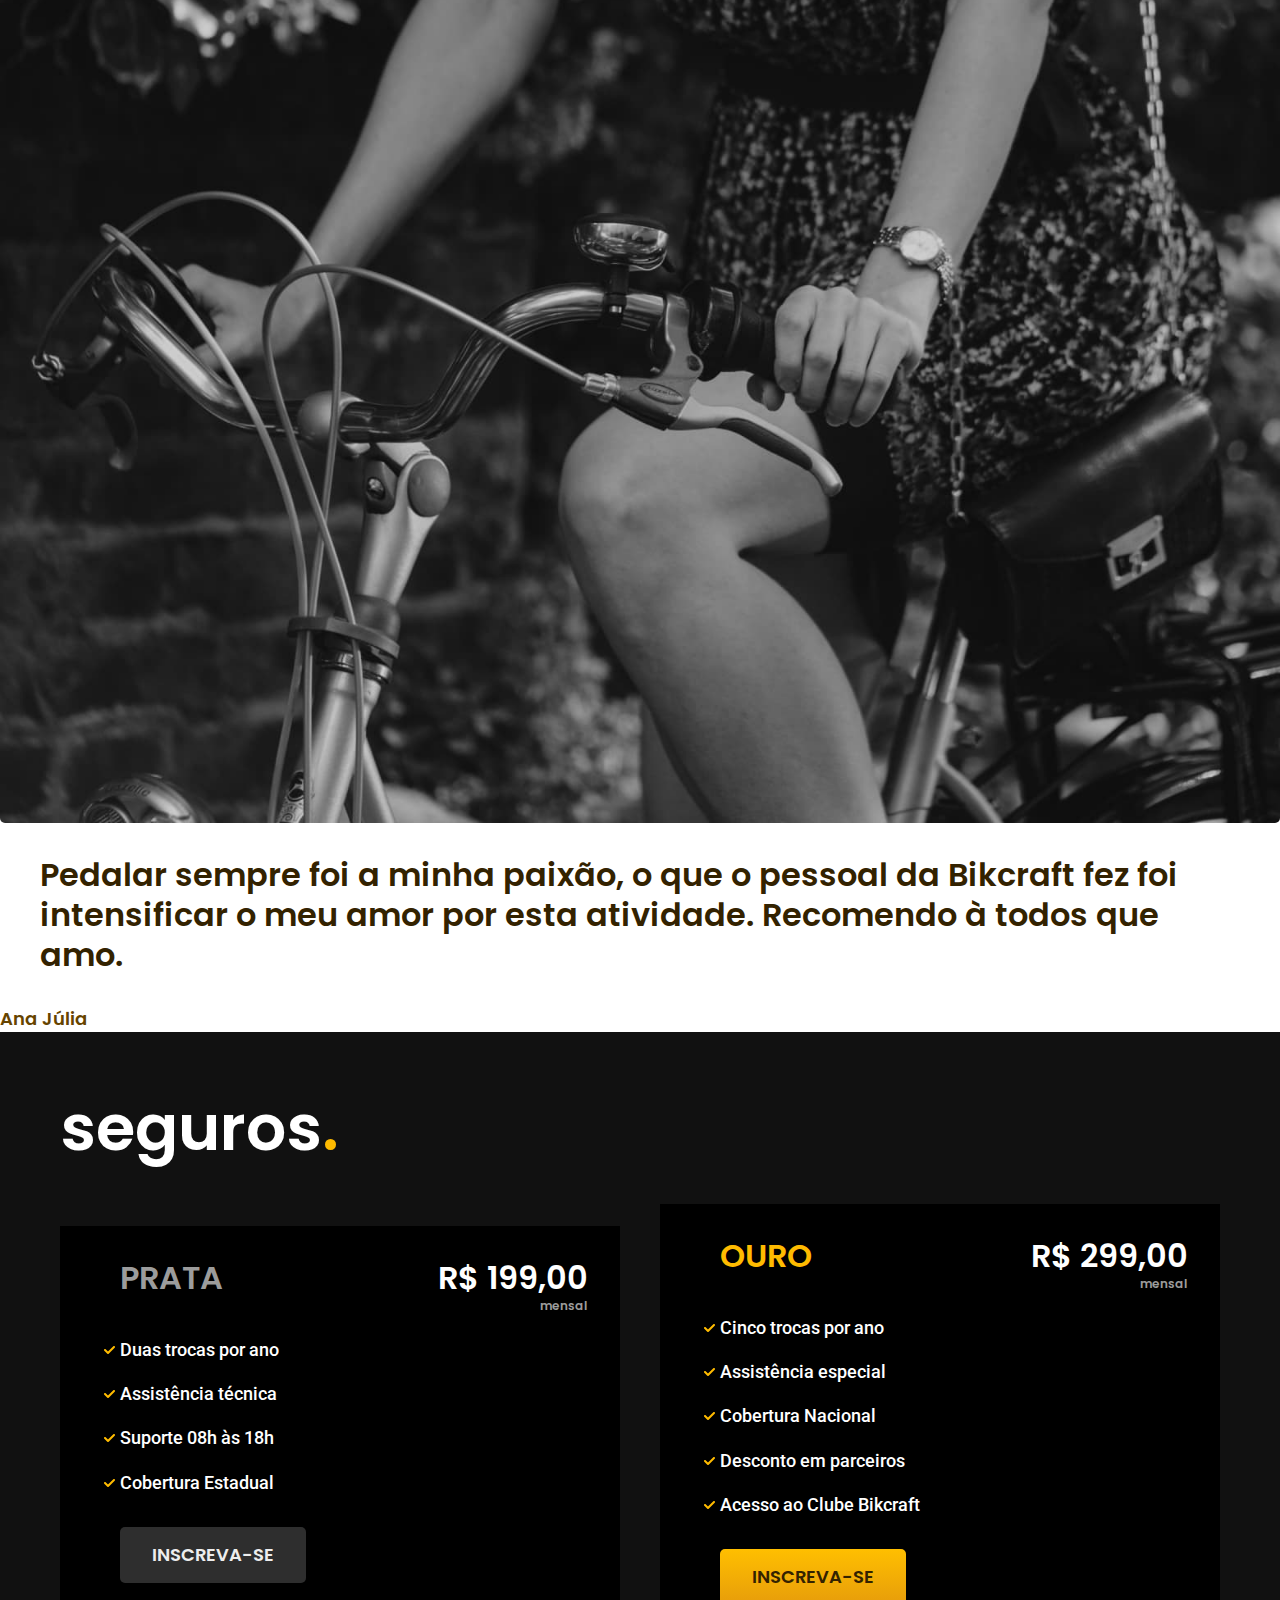
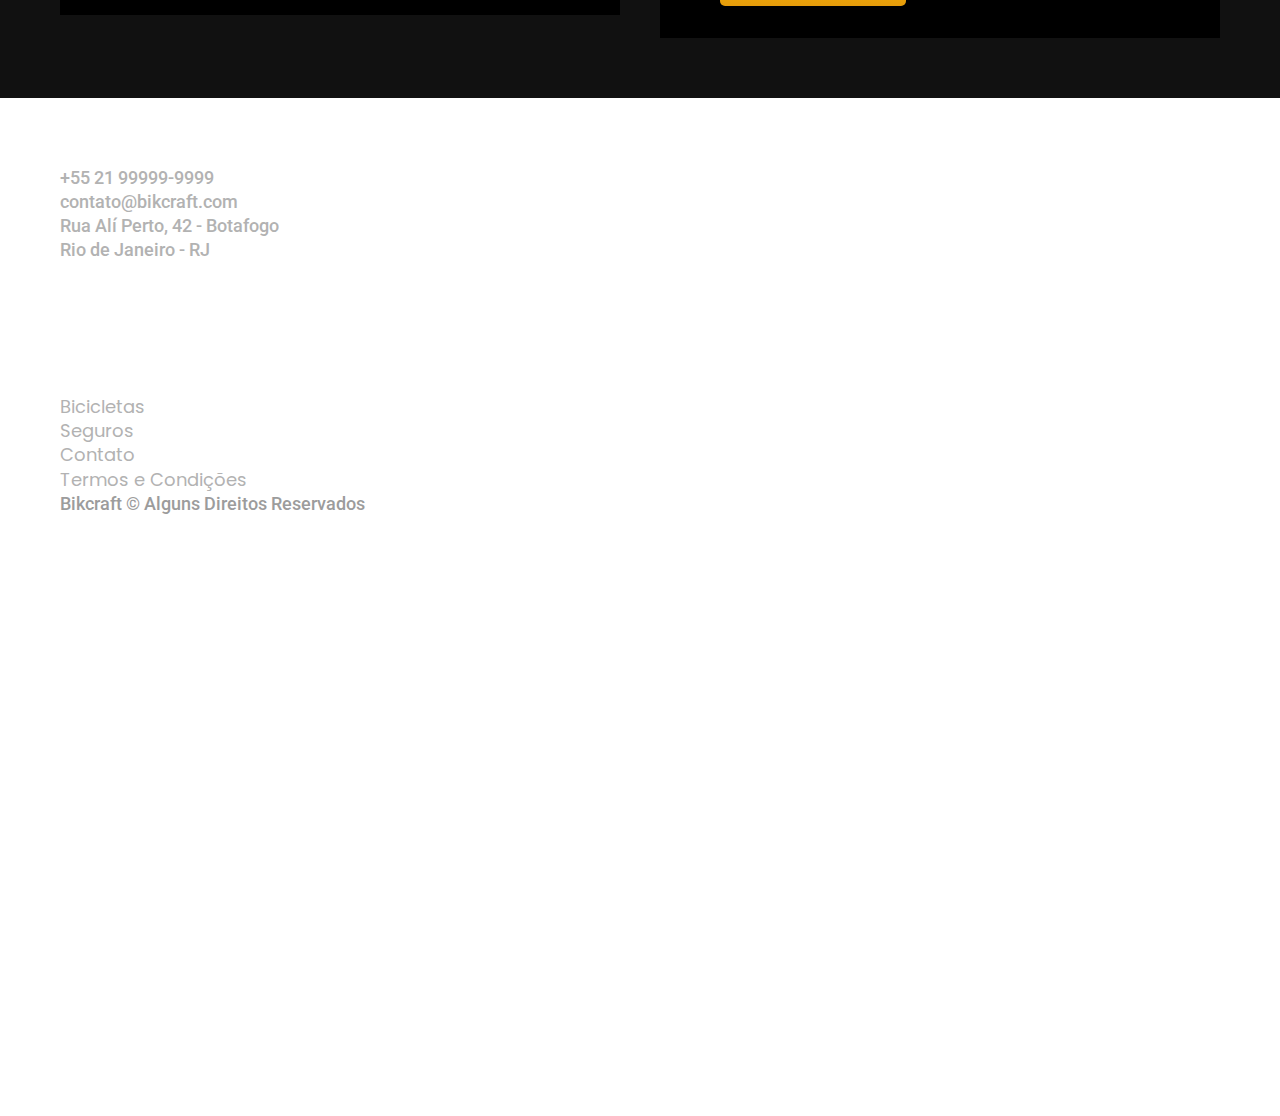
==== commit a6023003: "Seção Bicicletas Internas" ====
--- a/index.html
+++ b/index.html
@@ -58,7 +58,7 @@
                 <a href="./bicicletas/nimbus.html">
                     <img src="./img/bicicletas/nimbus_home.jpg" alt="Bicicleta preta">
                     <h3 class="font-1-xl">Nimbus Stark</h3>
-                    <span class="font-2-m cor-8">R$4499,00</span>
+                    <span class="font-2-m cor-8">R$4999,00</span>
                 </a>
             </li>
             <li>
@@ -151,6 +151,44 @@
             </div>
         </div>
     </article>
+
+    <footer class="footer-bg">
+        <div class="footer container">
+            <img src="./img/bikcraft-logo.svg" alt="Bikcraft">
+            <div class="footer-contato">
+                <h3 class="font-2-l-b cor-00">Contato</h3>
+                <ul class="font-2-m cor-05">
+                    <li><a href="tel:+5521999999999">+55 21 99999-9999</a></li>
+                    <li><a href="mailto:contato@bikcraft.com">contato@bikcraft.com</a></li>
+                    <li>Rua Alí Perto, 42 - Botafogo</li>
+                    <li>Rio de Janeiro - RJ</li>
+                </ul>
+                <div class="footer-redes">
+                    <a href="./">
+                        <img src="./img/redes/instagram.svg" alt="Instagram">
+                    </a>
+                    <a href="./">
+                        <img src="./img/redes/facebook.svg" alt="Facebook">
+                    </a>
+                    <a href="./">
+                        <img src="./img/redes/youtube.svg" alt="YouTube">
+                    </a>
+                </div>
+            </div>
+            <div class="footer-informacoes">
+                <h3 class="font-2-l-b cor-00">Informações</h3>
+                <nav>
+                    <ul class="font-1-m cor-05">
+                        <li><a href="./bicicletas.html">Bicicletas</a></li>
+                        <li><a href="./seguros.html">Seguros</a></li>
+                        <li><a href="./contato.html">Contato</a></li>
+                        <li><a href="./termos.html">Termos e Condições</a></li>
+                    </ul>
+                </nav>
+            </div>
+            <p class="footer-copy font-2-m cor-06">Bikcraft © Alguns Direitos Reservados</p>
+        </div>
+    </footer>
 </body>
 
 </html>--- a/css/style.css
+++ b/css/style.css
@@ -1,7 +1,9 @@
 @import "./global/global.css";
 @import "./utilidades/tipografia.css";  
+@import "./utilidades/cores.css";
+
+@import "./global/footer.css";
 @import "./global/header.css";
-@import "./utilidades/cores.css";
 
 /* Utilidades */
 @import "./utilidades/componentes.css";
@@ -14,6 +16,17 @@
 
 /* Bicicletas */
 @import "./bicicletas/bicicletas-lista.css";
+@import "./bicicletas/bicicletas.css";
+
+/* Bicicleta */
+@import "./bicicleta/bicicleta.css";
+@import "./bicicleta/seguro.css";
 
 /* Seguros */
-@import "./seguros/seguros.css";+@import "./seguros/seguros.css";
+@import "./seguros/vantagens.css";
+@import "./seguros/perguntas.css";
+
+
+/* Termos */
+@import "./termos/termos.css";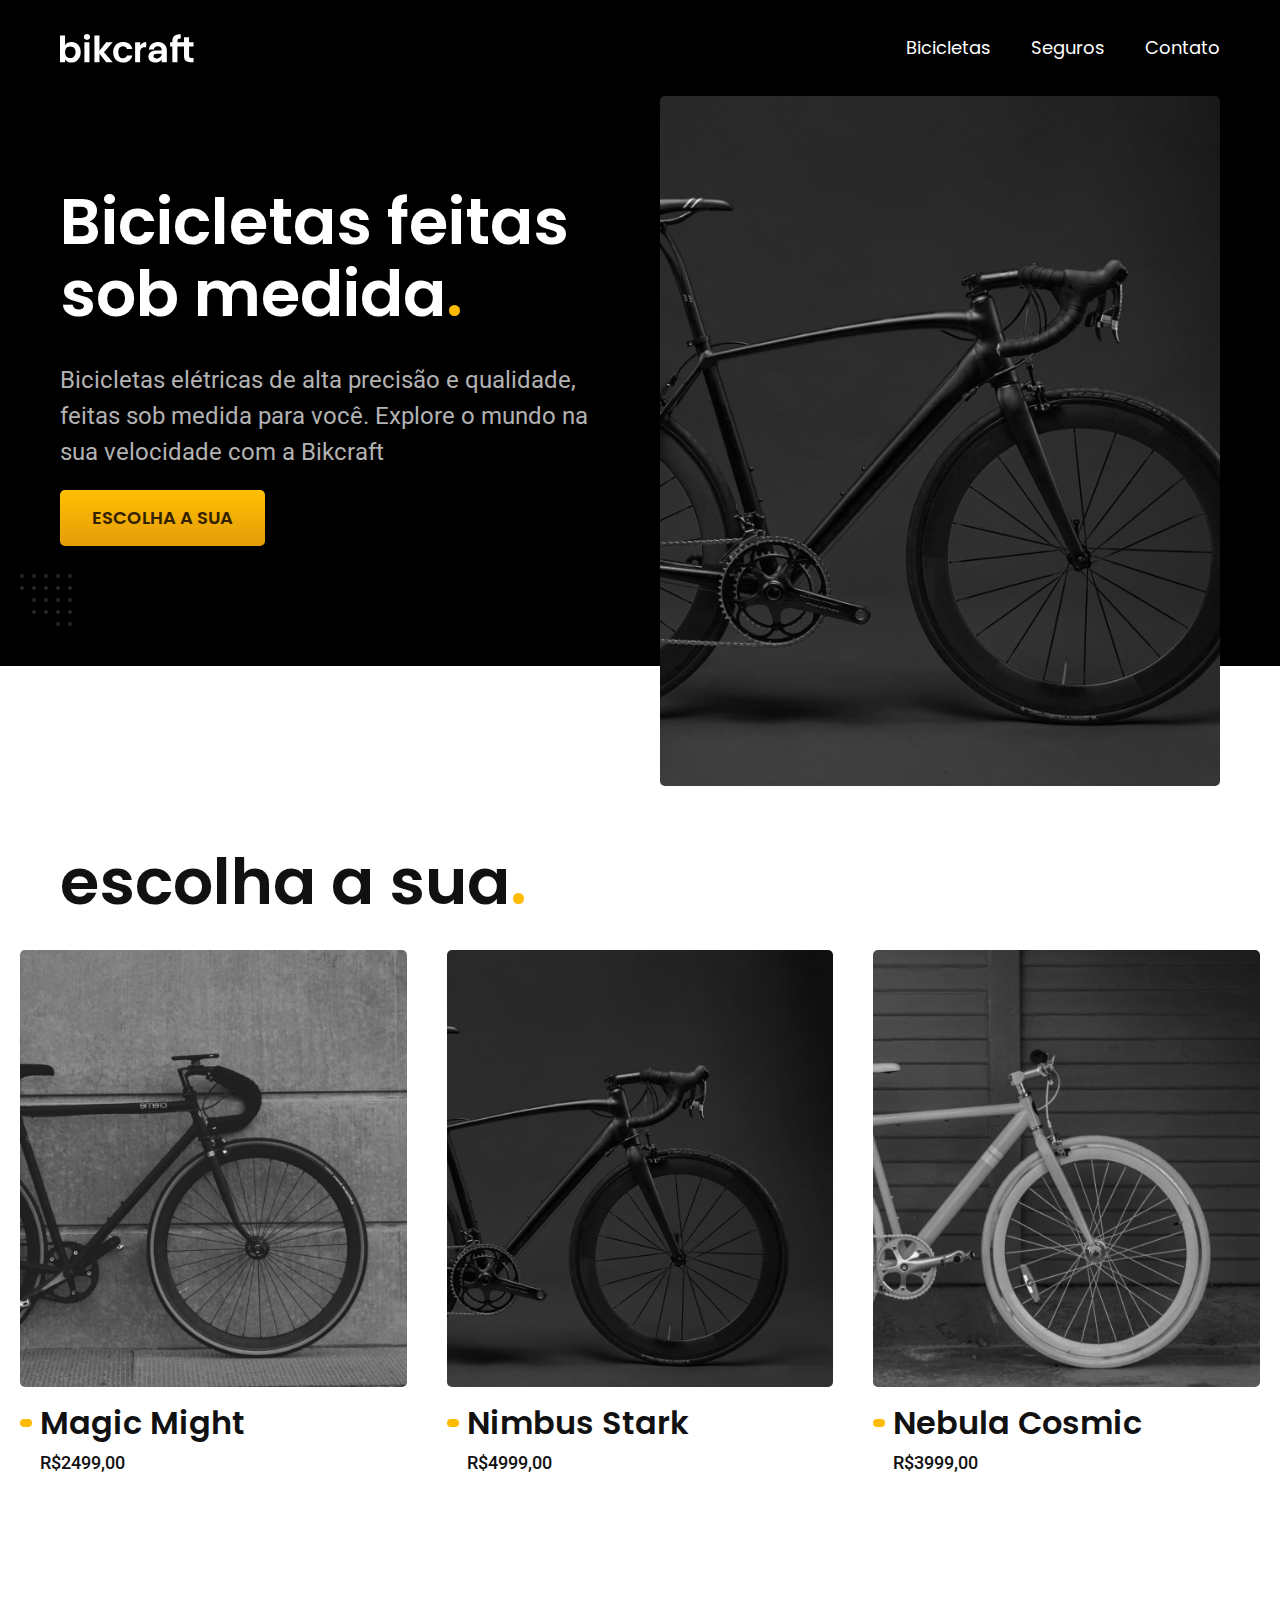
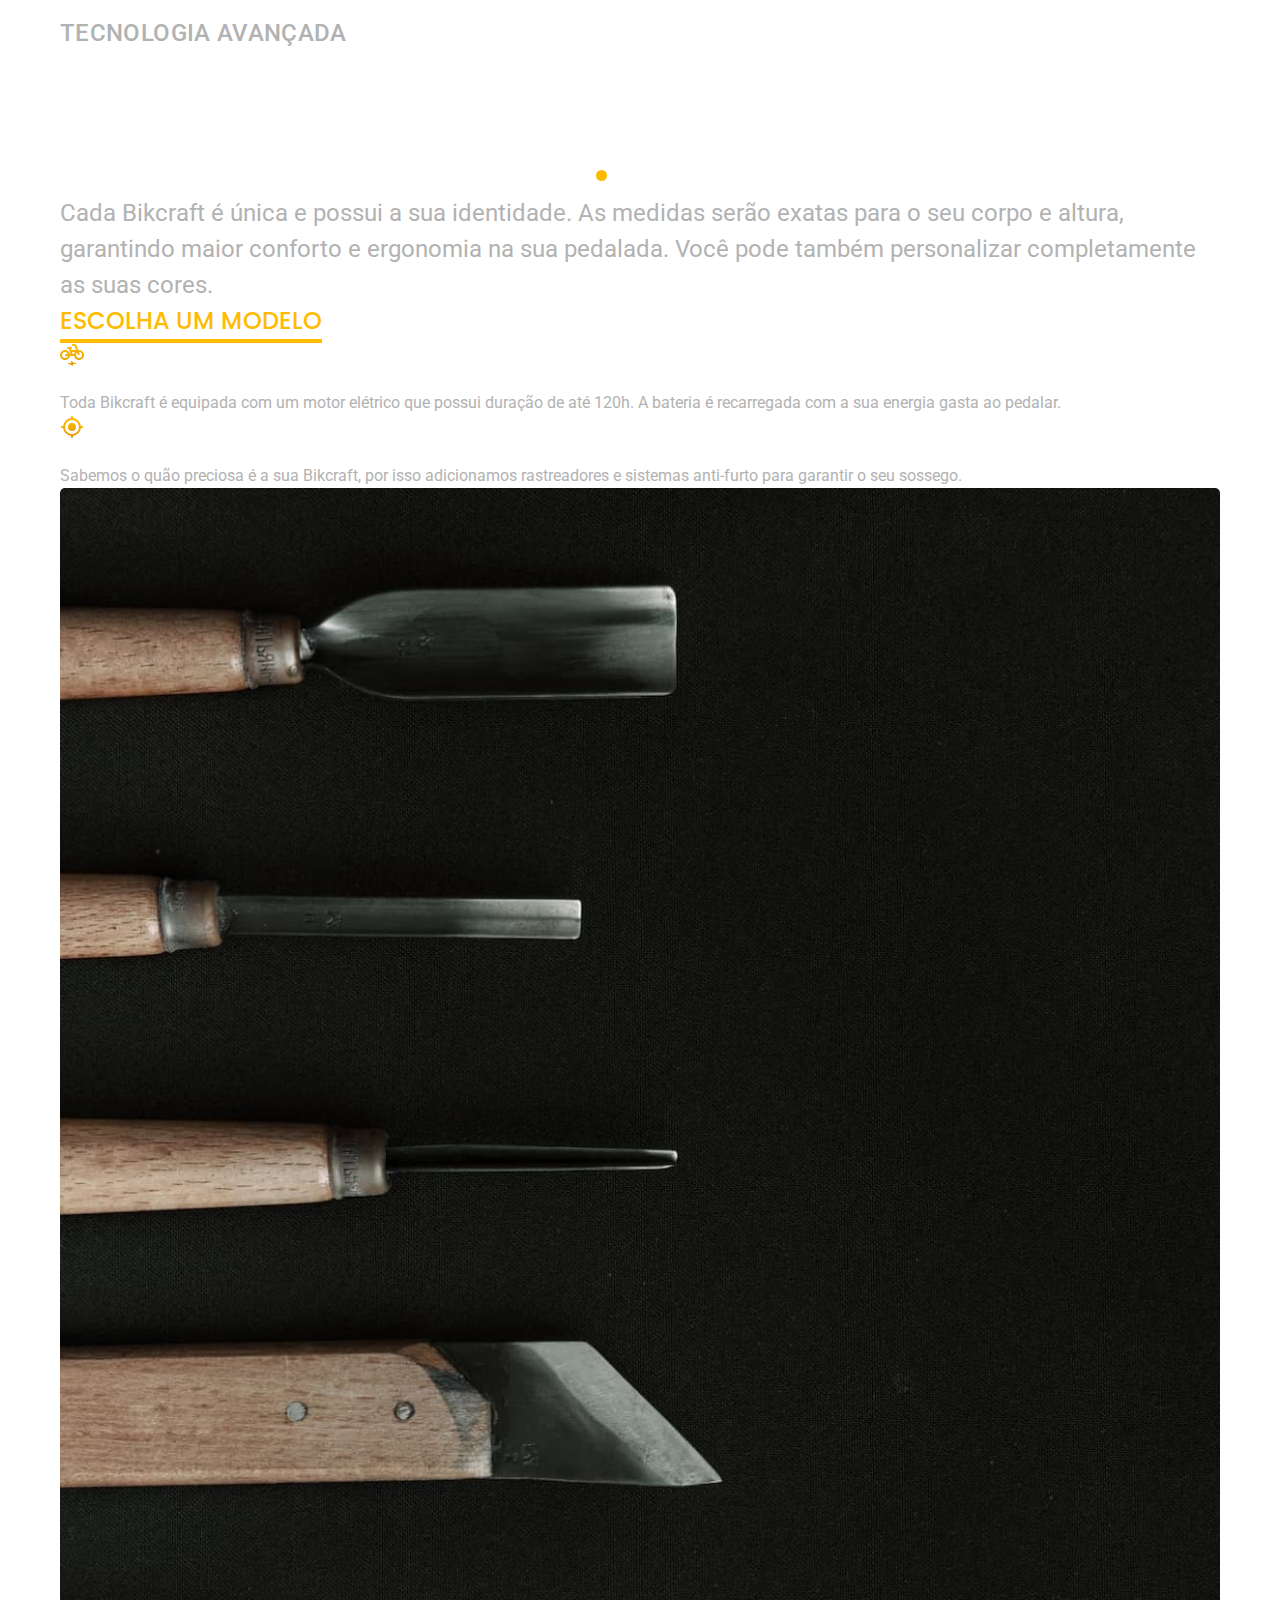
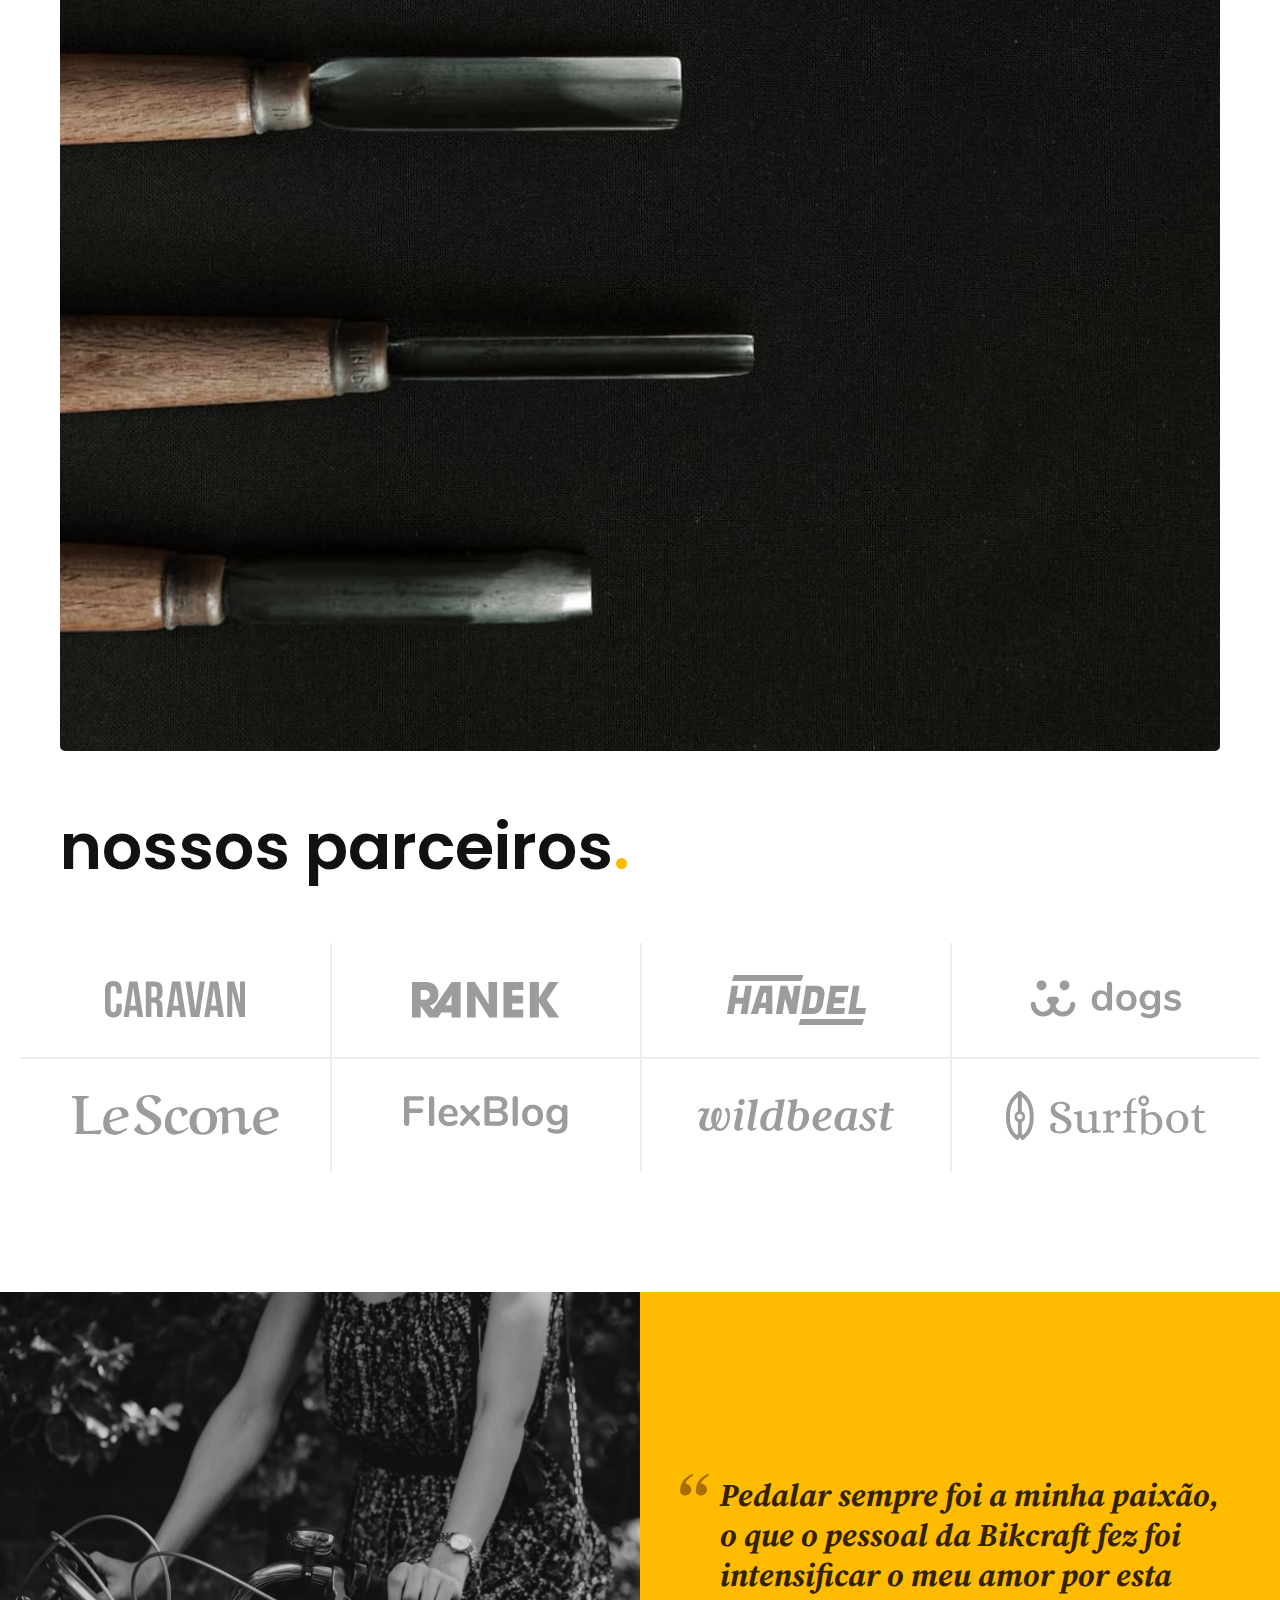
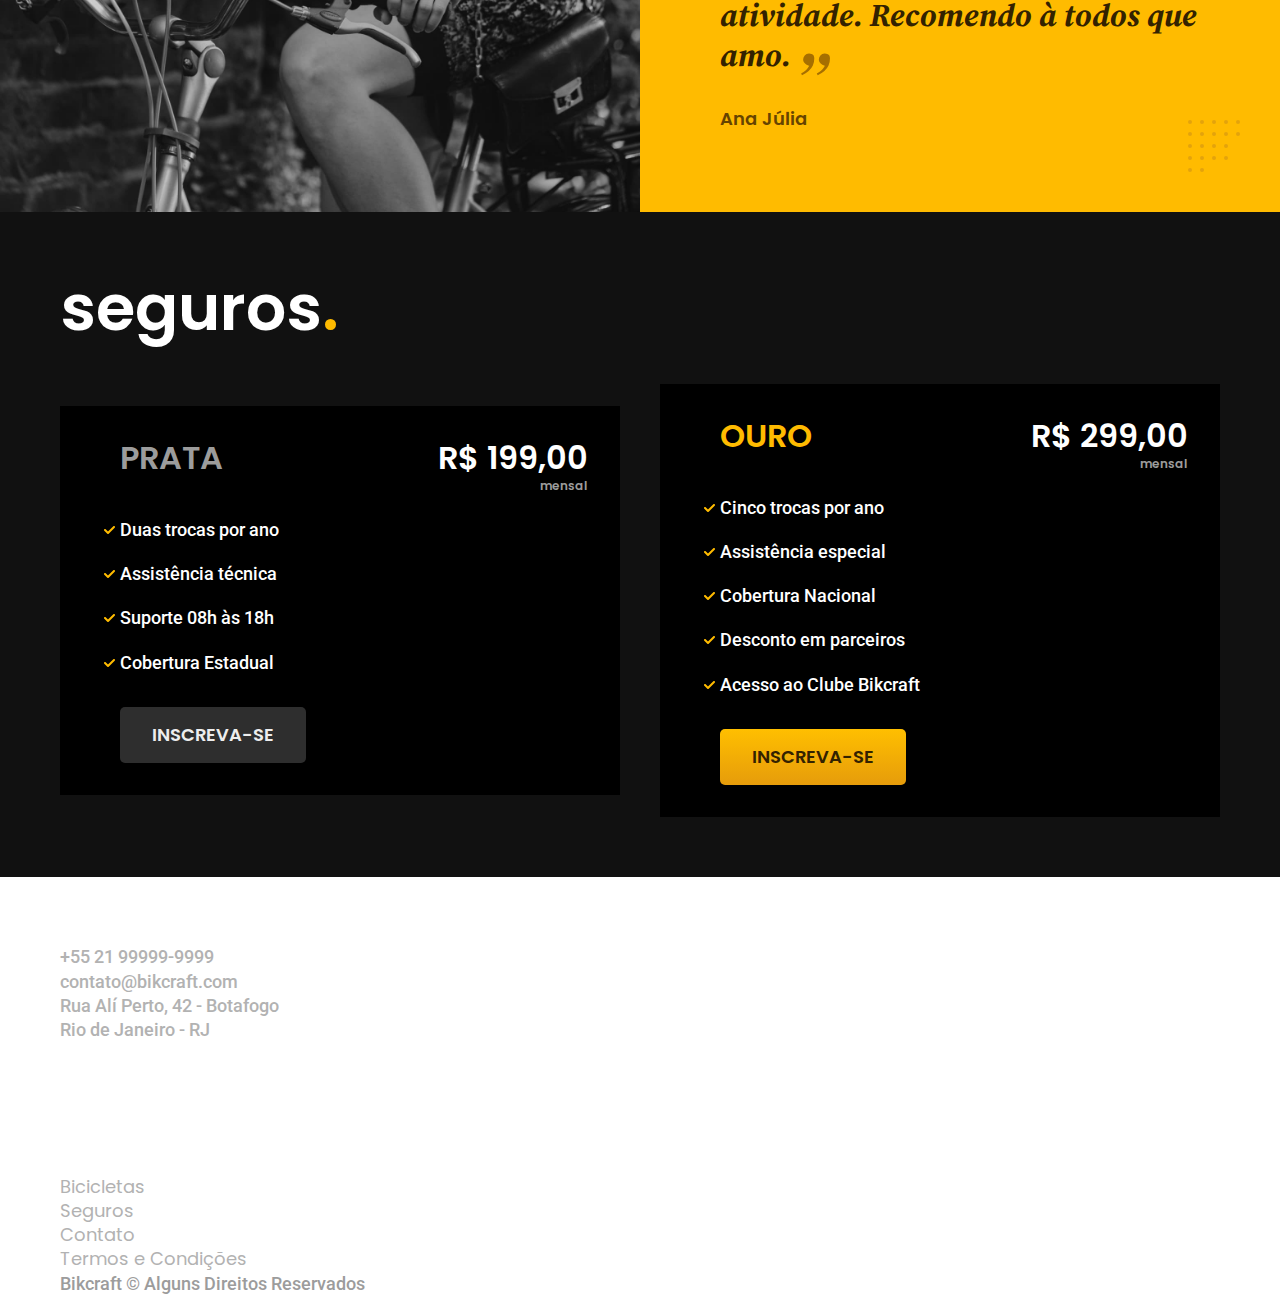
==== commit 76aa672e: "Otimizações" ====
--- a/index.html
+++ b/index.html
@@ -7,6 +7,8 @@
     <meta http-equiv="X-UA-Compatible" content="IE=edge">
     <title>Bikcraft - Bicicletas Elétricas</title>
     <meta name="description" content="Bicicletas elétricas de alta precisão e qualidade,  feitas sob medida para o cliente. Explore o mundo na sua velocidade com a Bikcraft">
+
+    <link rel="preload" href="./css/style.css" as="style">
     <link rel="stylesheet" href="./css/style.css">
 
     <link rel="preconnect" href="https://fonts.googleapis.com">
@@ -18,7 +20,7 @@
     <header class="header-bg">
         <div class="header container">
             <a href="./">
-                <img src="./img/bikcraft-logo.svg" alt="Bikcraft">
+                <img src="./img/bikcraft-logo.svg" width="136" height="32" alt="Bikcraft">
             </a>
 
             <nav aria-label="primaria">
@@ -38,9 +40,10 @@
                 <p class="font-2-l cor-05">Bicicletas elétricas de alta precisão e qualidade, feitas sob medida para você. Explore o mundo na sua velocidade com a Bikcraft</p>
                 <a class="botao" href="./bicicletas.html">Escolha a sua</a>
             </div>
-            <div>
-                <img src="./img/fotos/introducao.jpg" alt="Bicicleta elétrica preta">
-            </div>
+            <picture>
+                <source media="(max-width:800px)" srcset="./img/bicicletas/nimbus.jpg">
+                <img src="./img/fotos/introducao.jpg" width="1580" height="1576" alt="Bicicleta elétrica preta">
+            </picture>
         </div>
     </main>
 
@@ -49,21 +52,21 @@
         <ul>
             <li>
                 <a href="./bicicletas/magic.html">
-                    <img src="./img/bicicletas/magic_home.jpg" alt="Bicicleta preta">
+                    <img src="./img/bicicletas/magic_home.jpg" width="920" height="1040" alt="Bicicleta preta">
                     <h3 class="font-1-xl">Magic Might</h3>
                     <span class="font-2-m cor-8">R$2499,00</span>
                 </a>
             </li>
             <li>
                 <a href="./bicicletas/nimbus.html">
-                    <img src="./img/bicicletas/nimbus_home.jpg" alt="Bicicleta preta">
+                    <img src="./img/bicicletas/nimbus_home.jpg" width="920" height="1040" alt="Bicicleta preta">
                     <h3 class="font-1-xl">Nimbus Stark</h3>
                     <span class="font-2-m cor-8">R$4999,00</span>
                 </a>
             </li>
             <li>
                 <a href="./bicicletas/nebula.html">
-                    <img src="./img/bicicletas/nebula_home.jpg" alt="Bicicleta preta">
+                    <img src="./img/bicicletas/nebula_home.jpg" width="920" height="1040" alt="Bicicleta preta">
                     <h3 class="font-1-xl">Nebula Cosmic</h3>
                     <span class="font-2-m cor-8">R$3999,00</span>
                 </a>
@@ -80,19 +83,19 @@
                 <a class="link" href="./bicicletas.html">Escolha um modelo</a>
                 <div class="tecnologia-vantagens">
                     <div>
-                        <img src="./img/icones/eletrica.svg" alt="">
+                        <img src="./img/icones/eletrica.svg" width="24" height="24" alt="">
                         <h3 class="font-1-m cor-00">Motor Elétrico</h3>
                         <p class="font-2-s cor-05">Toda Bikcraft é equipada com um motor elétrico que possui duração de até 120h. A bateria é recarregada com a sua energia gasta ao pedalar.</p>
                     </div>
                     <div>
-                        <img src="./img/icones/rastreador.svg" alt="">
+                        <img src="./img/icones/rastreador.svg" width="24" height="24" alt="">
                         <h3 class="font-1-m cor-00">Rastreador</h3>
                         <p class="font-2-s cor-05">Sabemos o quão preciosa é a sua Bikcraft, por isso adicionamos rastreadores e sistemas anti-furto para garantir o seu sossego.</p>
                     </div>
                 </div>
             </div>
             <div class="tecnologia-imagem">
-                <img src="./img/fotos/tecnologia.jpg" alt="Tecnologia">
+                <img src="./img/fotos/tecnologia.jpg" width="1200" height="1927" alt="Tecnologia">
             </div>
         </div>
     </article>
@@ -100,20 +103,20 @@
     <section class="parceiros" aria-label="Nossos Parceiros">
         <h2 class="container font-1-xxl">nossos parceiros<span class="cor-p1">.</span></h2>
         <ul>
-            <li><img src="./img/parceiros/caravan.svg" alt="caravan"></li>
-            <li><img src="./img/parceiros/ranek.svg" alt="ranek"></li>
-            <li><img src="./img/parceiros/handel.svg" alt="handel"></li>
-            <li><img src="./img/parceiros/dogs.svg" alt="dogs"></li>
-            <li><img src="./img/parceiros/lescone.svg" alt="lescone"></li>
-            <li><img src="./img/parceiros/flexblog.svg" alt="flexblog"></li>
-            <li><img src="./img/parceiros/wildbeast.svg" alt="wildbeast"></li>
-            <li><img src="./img/parceiros/surfbot.svg" alt="surfbot"></li>
+            <li><img src="./img/parceiros/caravan.svg" width="140" height="38" alt="caravan"></li>
+            <li><img src="./img/parceiros/ranek.svg" width="148" height="36" alt="ranek"></li>
+            <li><img src="./img/parceiros/handel.svg" width="139" height="50" alt="handel"></li>
+            <li><img src="./img/parceiros/dogs.svg" width="152" height="39" alt="dogs"></li>
+            <li><img src="./img/parceiros/lescone.svg" width="208" height="41" alt="lescone"></li>
+            <li><img src="./img/parceiros/flexblog.svg" width="164" height="38" alt="flexblog"></li>
+            <li><img src="./img/parceiros/wildbeast.svg" width="196" height="34" alt="wildbeast"></li>
+            <li><img src="./img/parceiros/surfbot.svg" width="200" height="49" alt="surfbot"></li>
         </ul>
     </section>
 
     <section class="depoimento" aria-label="Depoimento">
         <div>
-            <img src="./img/fotos/depoimento.jpg" alt="Pessoa pedalando uma bicicleta Bikcraft">
+            <img src="./img/fotos/depoimento.jpg" width="1560" height="1360" alt="Pessoa pedalando uma bicicleta Bikcraft">
         </div>
         <div class="depoimento-conteudo">
             <blockquote class="font-1-xl cor-p5">
@@ -154,7 +157,7 @@
 
     <footer class="footer-bg">
         <div class="footer container">
-            <img src="./img/bikcraft-logo.svg" alt="Bikcraft">
+            <img src="./img/bikcraft-logo.svg" width="136" height="32" alt="Bikcraft">
             <div class="footer-contato">
                 <h3 class="font-2-l-b cor-00">Contato</h3>
                 <ul class="font-2-m cor-05">
@@ -165,13 +168,13 @@
                 </ul>
                 <div class="footer-redes">
                     <a href="./">
-                        <img src="./img/redes/instagram.svg" alt="Instagram">
+                        <img src="./img/redes/instagram.svg" width="32" height="32" alt="Instagram">
                     </a>
                     <a href="./">
-                        <img src="./img/redes/facebook.svg" alt="Facebook">
+                        <img src="./img/redes/facebook.svg" width="32" height="32" alt="Facebook">
                     </a>
                     <a href="./">
-                        <img src="./img/redes/youtube.svg" alt="YouTube">
+                        <img src="./img/redes/youtube.svg" width="32" height="32" alt="YouTube">
                     </a>
                 </div>
             </div>
